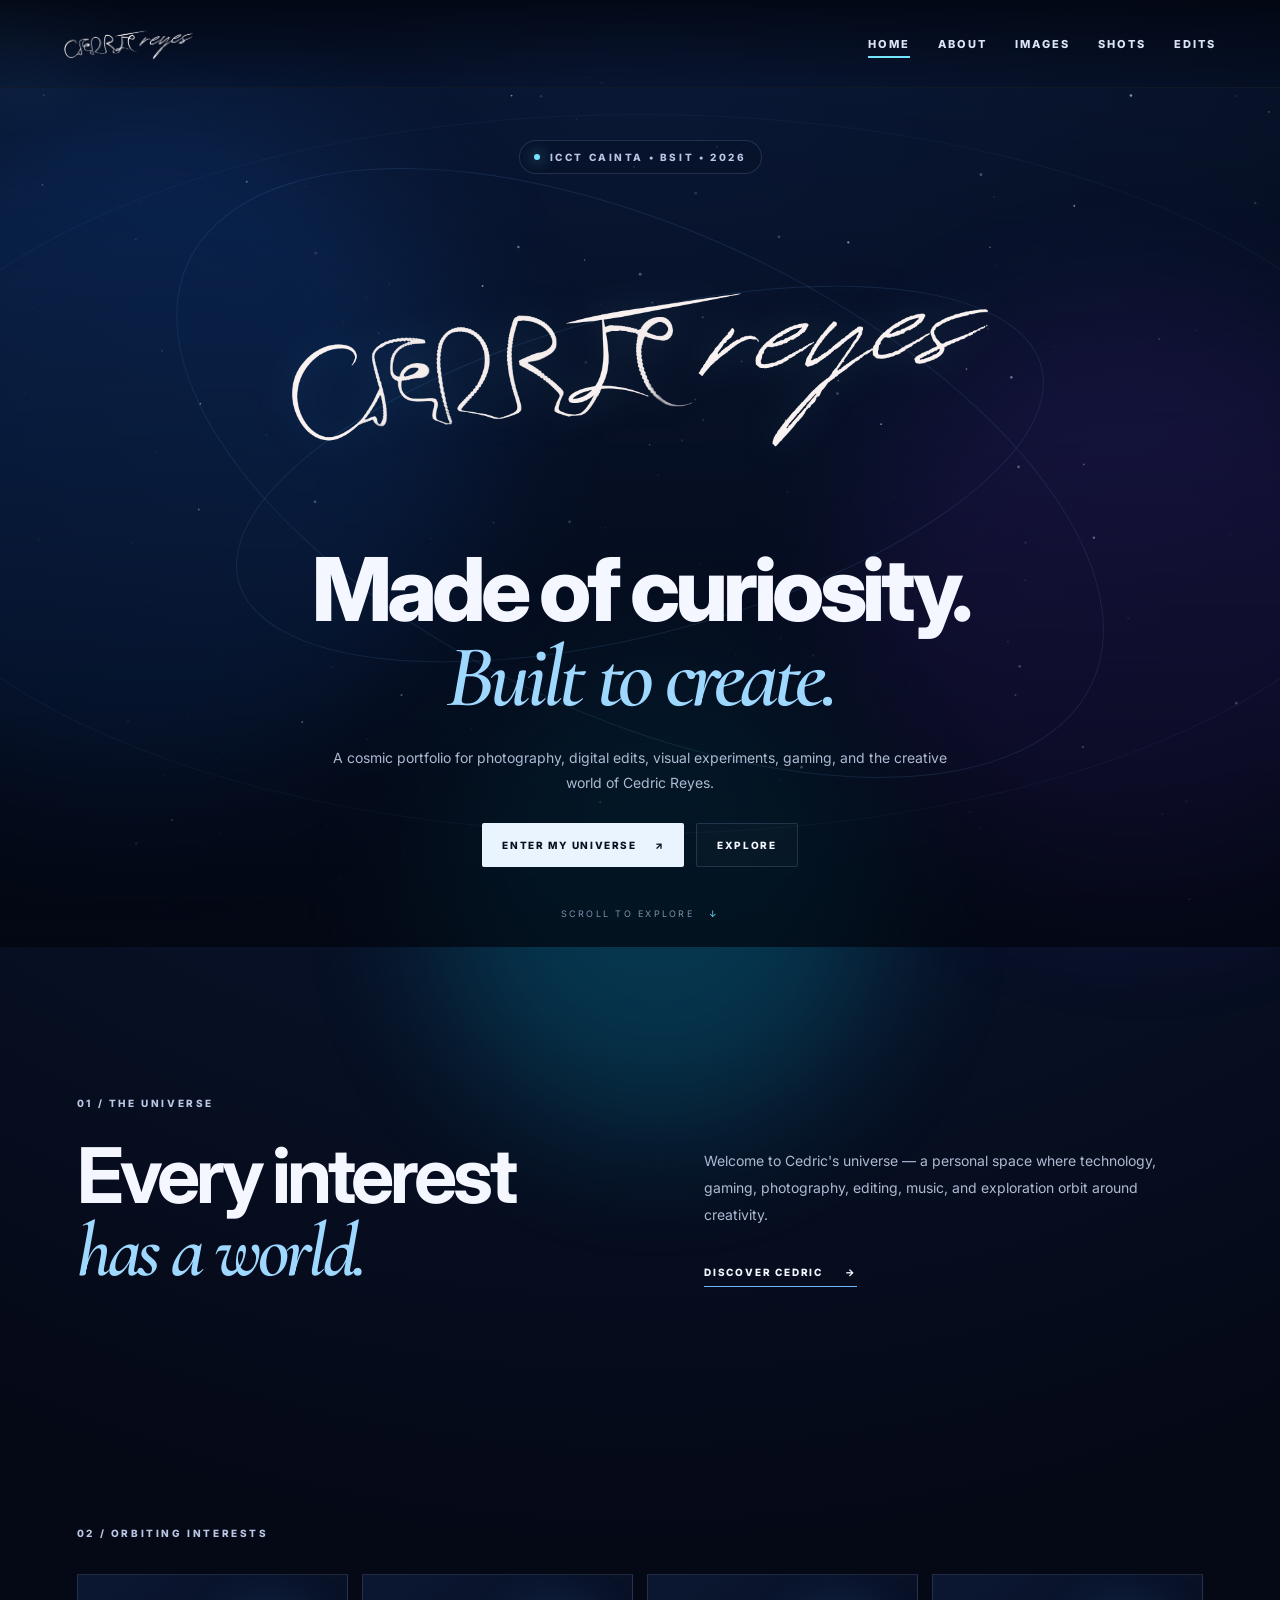
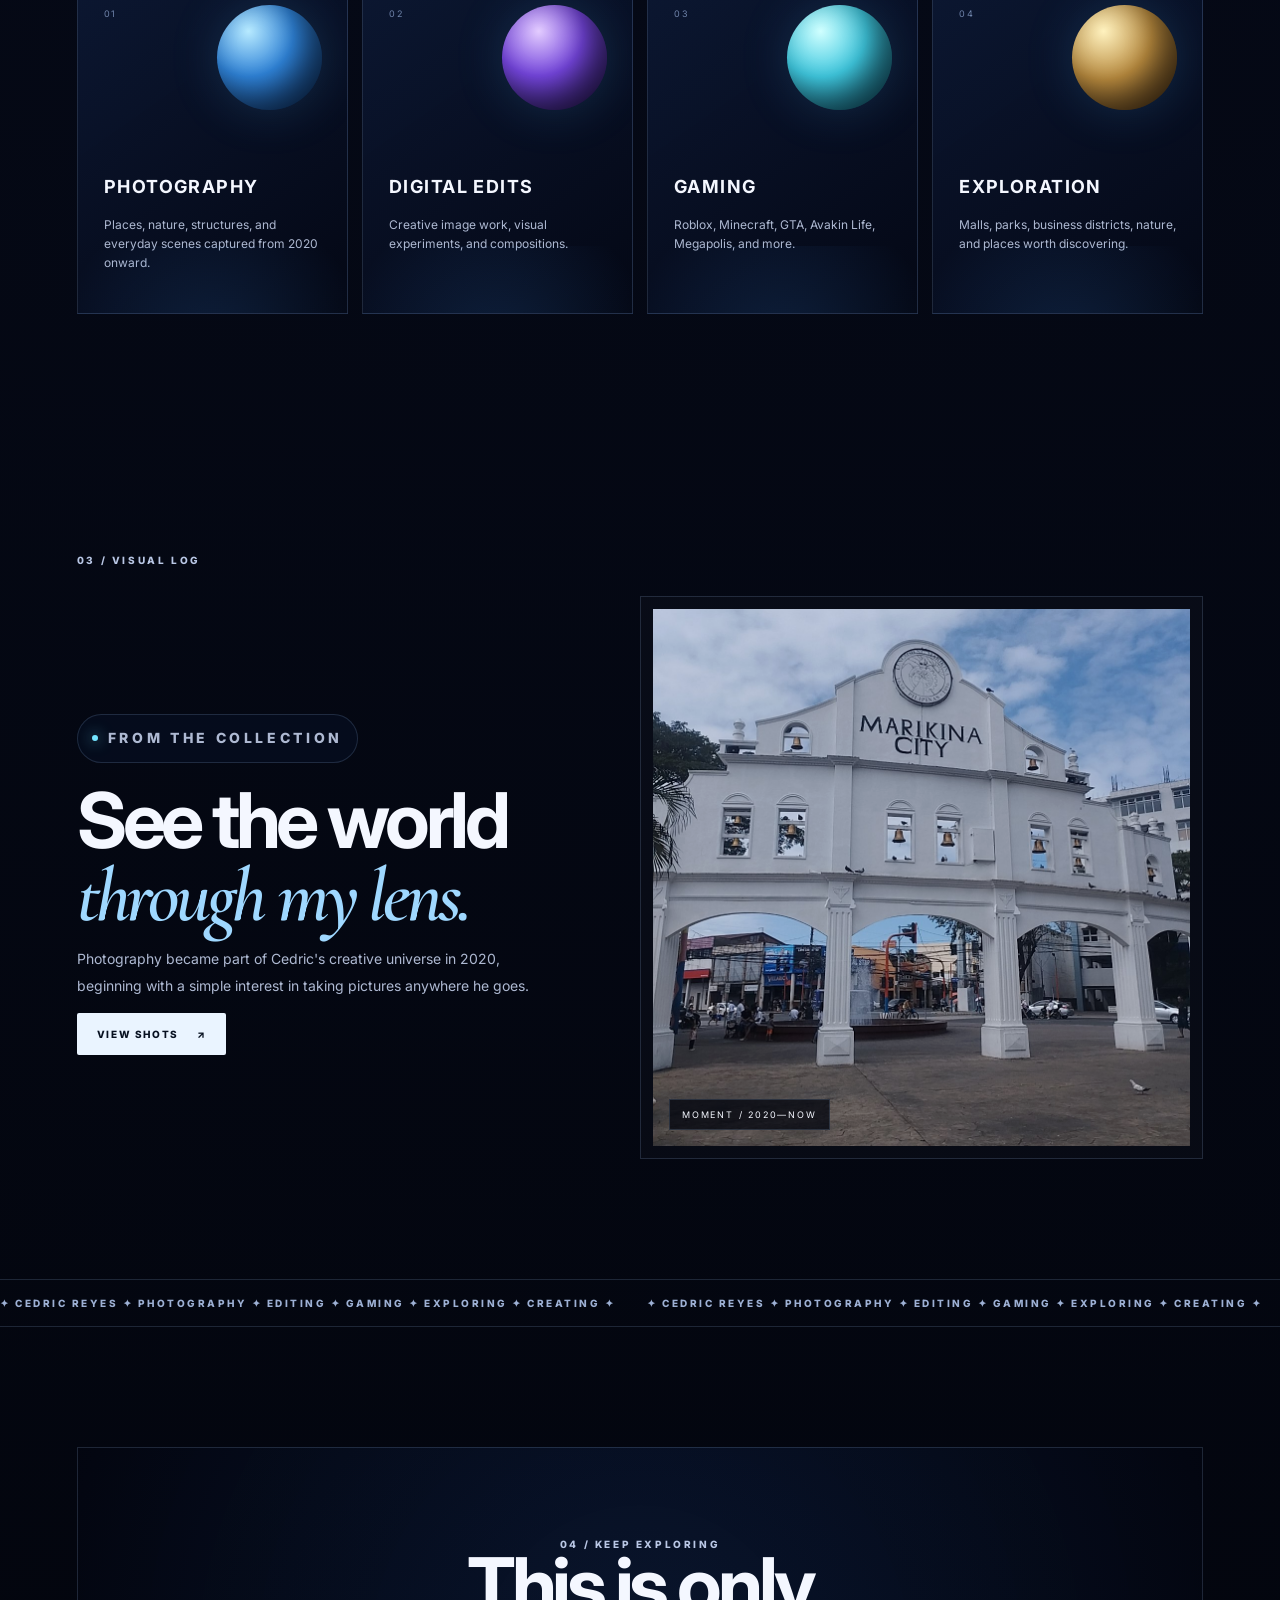
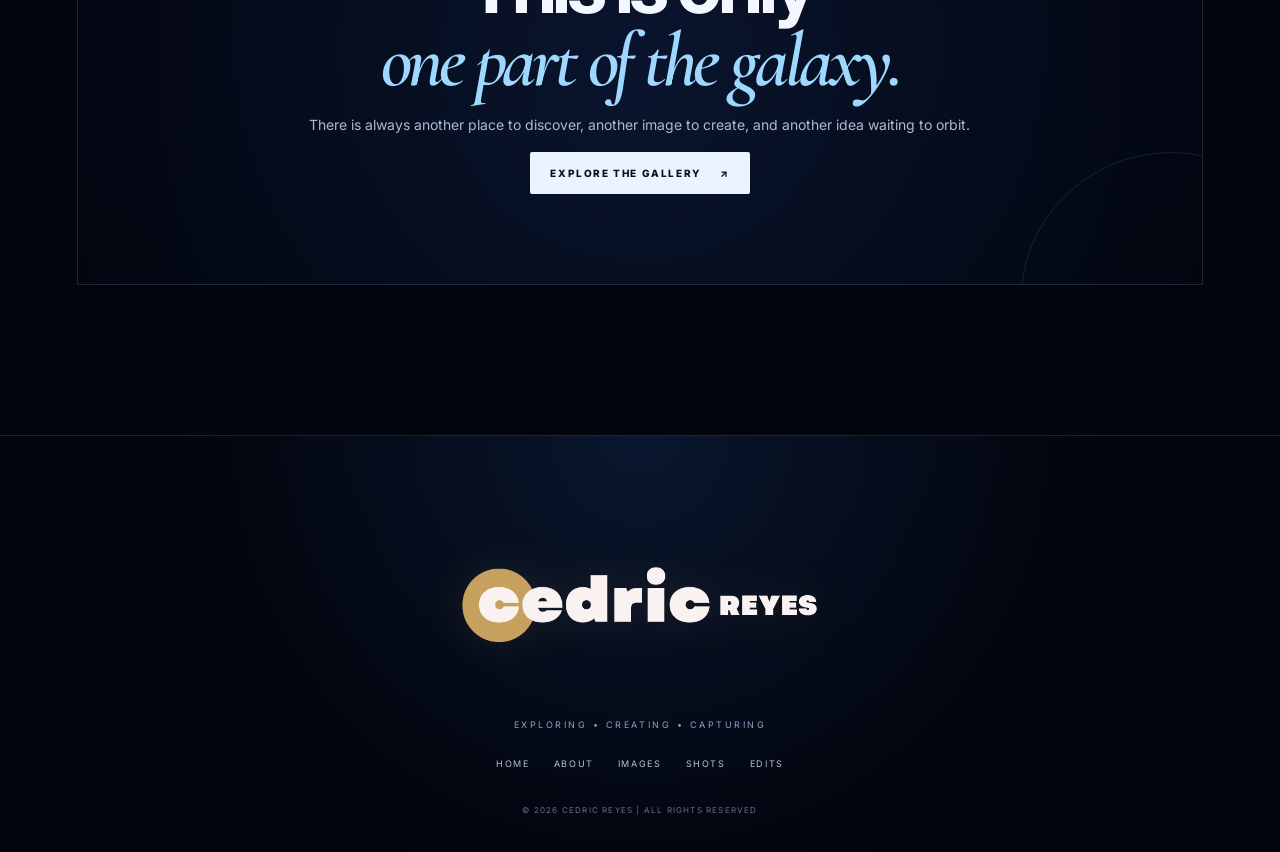
==== index.html @ 1779f8c6 "Add files via upload" ====
<!doctype html>
<html lang="en">
<head>
<meta charset="utf-8">
<meta name="viewport" content="width=device-width, initial-scale=1">
<meta name="theme-color" content="#050816">
<title>Cedric Reyes — Universe</title>
<meta name="description" content="Cedric Reyes — a cosmic portfolio of photography, digital edits, gaming, and creative work.">
<link rel="stylesheet" href="styles.css">
</head>
<body>
<canvas id="stars"></canvas>
<div class="nebula nebula-a"></div><div class="nebula nebula-b"></div><div class="nebula nebula-c"></div>
<div class="cursor-glow"></div>

<header class="site-header">
  <a class="brand" href="index.html" aria-label="Cedric Reyes home">
    <img src="assets/header-logo.png" alt="Cedric Reyes">
  </a>
  <button class="menu-toggle" aria-label="Open menu" aria-expanded="false"><span></span><span></span><span></span></button>
  <nav class="nav">
    <a class="active" href="index.html">HOME</a>
    <a href="about.html">ABOUT</a>
    <a href="images.html">IMAGES</a>
    <a href="shots.html">SHOTS</a>
    <a href="edits.html">EDITS</a>
  </nav>
</header>

<main>
<section class="hero">
  <div class="hero-orbit orbit-1"></div><div class="hero-orbit orbit-2"></div>
  <div class="hero-content reveal">
    <div class="eyebrow"><span></span> ICCT CAINTA • BSIT • 2026</div>
    <img class="hero-logo" src="assets/header-logo.png" alt="Cedric Reyes">
    <h1>Made of curiosity.<br><em>Built to create.</em></h1>
    <p>A cosmic portfolio for photography, digital edits, visual experiments, gaming, and the creative world of Cedric Reyes.</p>
    <div class="hero-actions">
      <a class="btn btn-primary" href="about.html">ENTER MY UNIVERSE <span>↗</span></a>
      <a class="btn btn-ghost" href="#explore">EXPLORE</a>
    </div>
  </div>
  <div class="scroll-cue">SCROLL TO EXPLORE <span>↓</span></div>
</section>

<section id="explore" class="section intro">
  <div class="section-kicker reveal">01 / THE UNIVERSE</div>
  <div class="split">
    <div class="reveal">
      <h2>Every interest<br><span>has a world.</span></h2>
    </div>
    <div class="reveal">
      <p class="lead">Welcome to Cedric's universe — a personal space where technology, gaming, photography, editing, music, and exploration orbit around creativity.</p>
      <a class="text-link" href="about.html">DISCOVER CEDRIC <span>→</span></a>
    </div>
  </div>
</section>

<section class="section constellation">
  <div class="section-kicker reveal">02 / ORBITING INTERESTS</div>
  <div class="interest-grid">
    <article class="interest-card tilt reveal"><div class="planet planet-blue"></div><span>01</span><h3>PHOTOGRAPHY</h3><p>Places, nature, structures, and everyday scenes captured from 2020 onward.</p></article>
    <article class="interest-card tilt reveal"><div class="planet planet-purple"></div><span>02</span><h3>DIGITAL EDITS</h3><p>Creative image work, visual experiments, and compositions.</p></article>
    <article class="interest-card tilt reveal"><div class="planet planet-cyan"></div><span>03</span><h3>GAMING</h3><p>Roblox, Minecraft, GTA, Avakin Life, Megapolis, and more.</p></article>
    <article class="interest-card tilt reveal"><div class="planet planet-gold"></div><span>04</span><h3>EXPLORATION</h3><p>Malls, parks, business districts, nature, and places worth discovering.</p></article>
  </div>
</section>

<section class="section feature-photo">
  <div class="section-kicker reveal">03 / VISUAL LOG</div>
  <div class="feature-wrap">
    <div class="feature-copy reveal">
      <p class="eyebrow"><span></span> FROM THE COLLECTION</p>
      <h2>See the world<br><span>through my lens.</span></h2>
      <p>Photography became part of Cedric's creative universe in 2020, beginning with a simple interest in taking pictures anywhere he goes.</p>
      <a class="btn btn-primary" href="shots.html">VIEW SHOTS <span>↗</span></a>
    </div>
    <div class="feature-image reveal tilt">
      <img src="assets/3_20260305_020829_0002(1).png" alt="Cedric photography">
      <div class="image-label">MOMENT / 2020—NOW</div>
    </div>
  </div>
</section>

<section class="marquee"><div>✦ CEDRIC REYES ✦ PHOTOGRAPHY ✦ EDITING ✦ GAMING ✦ EXPLORING ✦ CREATING ✦</div><div aria-hidden="true">✦ CEDRIC REYES ✦ PHOTOGRAPHY ✦ EDITING ✦ GAMING ✦ EXPLORING ✦ CREATING ✦</div></section>

<section class="section closing">
  <div class="closing-inner reveal">
    <div class="section-kicker">04 / KEEP EXPLORING</div>
    <h2>This is only<br><span>one part of the galaxy.</span></h2>
    <p>There is always another place to discover, another image to create, and another idea waiting to orbit.</p>
    <a class="btn btn-primary" href="images.html">EXPLORE THE GALLERY <span>↗</span></a>
  </div>
</section>
</main>

<footer class="site-footer">
  <div class="footer-stars"></div>
  <img class="footer-logo" src="assets/footer-logo.png" alt="Cedric Reyes">
  <p>EXPLORING • CREATING • CAPTURING</p>
  <div class="footer-nav"><a href="index.html">HOME</a><a href="about.html">ABOUT</a><a href="images.html">IMAGES</a><a href="shots.html">SHOTS</a><a href="edits.html">EDITS</a></div>
  <small>© 2026 CEDRIC REYES | ALL RIGHTS RESERVED</small>
</footer>

<div class="lightbox" id="lightbox"><button class="lightbox-close">×</button><img src="" alt=""><div class="lightbox-caption"></div></div>
<script src="script.js"></script>
</body>
</html>
---- styles.css ----
@import url('https://fonts.googleapis.com/css2?family=Cormorant+Garamond:wght@500;600;700&family=Inter:wght@400;500;600;700;800&display=swap');
:root{--bg:#030611;--bg2:#071229;--text:#f4f7ff;--muted:#aeb9d2;--line:rgba(170,204,255,.16);--blue:#54a9ff;--cyan:#74e5ff;--purple:#9f7cff;--gold:#c9a15b}
*{box-sizing:border-box}html{scroll-behavior:smooth}body{margin:0;background:radial-gradient(circle at 50% 0,#0c1e42 0,#050916 38%,#02040b 100%);color:var(--text);font-family:Inter,Arial,sans-serif;overflow-x:hidden}a{color:inherit;text-decoration:none}button{font:inherit}
#stars{position:fixed;inset:0;width:100%;height:100%;z-index:-4;pointer-events:none}.nebula{position:fixed;border-radius:50%;filter:blur(70px);opacity:.22;z-index:-3;pointer-events:none}.nebula-a{width:55vw;height:55vw;left:-18vw;top:10vh;background:#1b7bff}.nebula-b{width:45vw;height:45vw;right:-12vw;top:35vh;background:#7136e9}.nebula-c{width:35vw;height:35vw;left:34vw;bottom:-18vw;background:#00b7d7}.cursor-glow{position:fixed;width:280px;height:280px;border-radius:50%;background:radial-gradient(circle,rgba(88,170,255,.13),transparent 68%);pointer-events:none;transform:translate(-50%,-50%);z-index:10;mix-blend-mode:screen}
.site-header{position:fixed;top:0;left:0;right:0;height:88px;padding:15px 5vw;display:flex;align-items:center;justify-content:space-between;z-index:20;background:linear-gradient(180deg,rgba(2,5,15,.82),rgba(2,5,15,.12));backdrop-filter:blur(14px);border-bottom:1px solid rgba(180,210,255,.08)}.brand img{display:block;width:155px;height:auto;max-height:58px;object-fit:contain;object-position:left center}.nav{display:flex;gap:28px;align-items:center}.nav a{font-size:11px;font-weight:800;letter-spacing:.18em;color:#dce5f7;position:relative;padding:10px 0}.nav a:after{content:"";position:absolute;left:0;right:100%;bottom:3px;height:2px;background:var(--cyan);transition:.35s}.nav a:hover:after,.nav a.active:after{right:0}.menu-toggle{display:none;background:none;border:0}.menu-toggle span{display:block;width:25px;height:2px;background:white;margin:5px}
.hero{min-height:100svh;position:relative;display:grid;place-items:center;padding:140px 6vw 80px;overflow:hidden;background:linear-gradient(180deg,rgba(0,0,0,.12),rgba(2,5,14,.72))}.hero:before{content:"";position:absolute;inset:12%;border:1px solid rgba(130,180,255,.08);border-radius:50%;transform:scaleX(1.6);opacity:.6}.hero-content{max-width:950px;text-align:center;position:relative;z-index:2}.eyebrow,.section-kicker{font-size:10px;letter-spacing:.26em;font-weight:800;color:#b9c7e5}.eyebrow{display:inline-flex;gap:10px;align-items:center;border:1px solid var(--line);padding:10px 14px;border-radius:99px;background:rgba(7,16,38,.5)}.eyebrow span{width:6px;height:6px;border-radius:50%;background:var(--cyan);box-shadow:0 0 15px var(--cyan)}.hero-logo{width:min(700px,85vw);height:auto;display:block;margin:34px auto 24px;filter:drop-shadow(0 0 18px rgba(116,229,255,.18))}.hero h1{font-size:clamp(42px,7vw,88px);line-height:.96;letter-spacing:-.055em;margin:0;font-weight:800}.hero h1 em,.page-hero h1 span,.split h2 span,.feature-copy h2 span,.closing h2 span{font-family:"Cormorant Garamond",serif;font-weight:600;font-style:italic;color:#9fd8ff}.hero p{max-width:650px;margin:25px auto;color:var(--muted);line-height:1.8;font-size:14px}.hero-actions{display:flex;justify-content:center;gap:12px;margin-top:28px}.btn{display:inline-flex;align-items:center;gap:18px;padding:15px 20px;border-radius:2px;font-size:10px;font-weight:800;letter-spacing:.16em;transition:.3s}.btn-primary{background:#eaf4ff;color:#071020}.btn-primary:hover{transform:translateY(-3px);box-shadow:0 12px 40px rgba(87,171,255,.28)}.btn-ghost{border:1px solid var(--line);background:rgba(255,255,255,.02)}.btn-ghost:hover{background:rgba(255,255,255,.08)}.scroll-cue{position:absolute;bottom:28px;font-size:9px;letter-spacing:.25em;color:#8090ad}.scroll-cue span{margin-left:10px;color:var(--cyan)}
.hero-orbit{position:absolute;border:1px solid rgba(105,183,255,.12);border-radius:50%;pointer-events:none}.orbit-1{width:65vw;height:25vw;transform:rotate(-15deg)}.orbit-2{width:78vw;height:38vw;transform:rotate(25deg)}
.section{width:min(1180px,88vw);margin:0 auto;padding:120px 0}.intro{padding-top:150px}.split{display:grid;grid-template-columns:1fr 1fr;gap:10vw;align-items:end;margin-top:25px}.split h2,.feature-copy h2,.closing h2{font-size:clamp(44px,6vw,78px);line-height:.94;letter-spacing:-.055em;margin:0}.lead,.feature-copy>p,.closing p{color:var(--muted);line-height:1.9;font-size:14px}.text-link{display:inline-block;margin-top:24px;padding-bottom:8px;border-bottom:1px solid #6cb9ff;font-size:10px;font-weight:800;letter-spacing:.18em}.text-link span{margin-left:18px}
.interest-grid{display:grid;grid-template-columns:repeat(4,1fr);gap:14px;margin-top:35px}.interest-card{min-height:340px;border:1px solid var(--line);background:linear-gradient(145deg,rgba(16,31,65,.65),rgba(4,8,21,.7));padding:26px;position:relative;overflow:hidden}.interest-card:before{content:"";position:absolute;inset:auto -30% -45% -30%;height:65%;background:radial-gradient(circle,rgba(61,149,255,.16),transparent 65%)}.interest-card>span{font-size:9px;color:#6f84aa;letter-spacing:.18em}.interest-card h3{font-size:18px;letter-spacing:.08em;margin-top:155px}.interest-card p{font-size:12px;color:var(--muted);line-height:1.6}.planet{position:absolute;width:105px;height:105px;border-radius:50%;top:30px;right:25px;box-shadow:inset -16px -14px 30px rgba(0,0,0,.45),0 0 50px rgba(80,180,255,.18)}.planet-blue{background:radial-gradient(circle at 30% 25%,#b7eaff,#2f83d8 42%,#08214c)}.planet-purple{background:radial-gradient(circle at 35% 25%,#e3ccff,#7445dc 43%,#1a103e)}.planet-cyan{background:radial-gradient(circle at 32% 25%,#d0ffff,#3fc8df 43%,#073a50)}.planet-gold{background:radial-gradient(circle at 30% 25%,#fff2bf,#b88a3e 45%,#3a2410)}
.feature-wrap{display:grid;grid-template-columns:.9fr 1.1fr;gap:8vw;align-items:center;margin-top:30px}.feature-copy .eyebrow{margin-bottom:22px}.feature-image{position:relative;border:1px solid var(--line);padding:12px;background:rgba(255,255,255,.02)}.feature-image img{display:block;width:100%;aspect-ratio:1/1;object-fit:cover;filter:saturate(.9) contrast(1.05)}.image-label{position:absolute;left:28px;bottom:28px;padding:9px 12px;background:rgba(2,5,14,.76);border:1px solid var(--line);font-size:9px;letter-spacing:.2em}
.marquee{display:flex;overflow:hidden;border-top:1px solid var(--line);border-bottom:1px solid var(--line);padding:17px 0;white-space:nowrap;color:#9db0d4;font-size:10px;font-weight:800;letter-spacing:.25em}.marquee div{flex:0 0 auto;animation:marquee 26s linear infinite;padding-right:2rem}@keyframes marquee{to{transform:translateX(-100%)}}
.closing{text-align:center;padding-bottom:150px}.closing-inner{border:1px solid var(--line);padding:90px 7vw;background:radial-gradient(circle at center,rgba(31,72,145,.24),rgba(3,6,17,.6));position:relative;overflow:hidden}.closing-inner:after{content:"";position:absolute;width:300px;height:300px;border:1px solid rgba(116,229,255,.12);border-radius:50%;right:-120px;bottom:-170px}
.inner-page{padding-top:88px}.page-hero{width:min(1180px,88vw);margin:0 auto;padding:130px 0 70px}.page-hero h1{font-size:clamp(62px,9vw,130px);line-height:.82;letter-spacing:-.065em;margin:25px 0}.page-hero p{max-width:600px;color:var(--muted);line-height:1.8}.profile-card{min-height:390px;border:1px solid var(--line);background:linear-gradient(135deg,rgba(18,38,80,.62),rgba(4,7,18,.7));padding:55px;position:relative;overflow:hidden}.profile-card h2{font-size:clamp(50px,8vw,100px);line-height:.8;margin:20px 0}.profile-card h2 span{font-family:"Cormorant Garamond";font-style:italic;color:#9fd8ff}.profile-card p{color:var(--muted);line-height:1.9;font-size:12px;letter-spacing:.08em}.profile-ring{position:absolute;width:520px;height:520px;border:1px solid rgba(95,177,255,.14);border-radius:50%;right:-130px;top:-90px;box-shadow:0 0 80px rgba(45,129,255,.1)}
.favorites-grid{display:grid;grid-template-columns:repeat(4,1fr);gap:12px;margin-top:35px}.favorite{border:1px solid var(--line);padding:27px;min-height:235px;background:rgba(7,15,34,.58);transition:.35s}.favorite:hover{background:rgba(18,37,74,.65);transform:translateY(-5px)}.favorite b{font-size:9px;letter-spacing:.2em;color:#7590bc}.favorite h3{font-size:28px;line-height:.95;margin:55px 0 14px}.favorite h3 span{font-family:"Cormorant Garamond";font-style:italic;color:#9fd8ff}.favorite p{font-size:11px;line-height:1.7;color:var(--muted)}
.timeline{margin-top:40px;border-left:1px solid rgba(104,178,255,.25)}.timeline-item{display:grid;grid-template-columns:100px 1fr;gap:30px;padding:30px 0 30px 30px;border-bottom:1px solid var(--line)}.timeline-item>span{font-family:"Cormorant Garamond";font-size:28px;color:#9fd8ff}.timeline-item h3{margin:0 0 8px;font-size:14px;letter-spacing:.12em}.timeline-item p{margin:0;color:var(--muted);font-size:13px;line-height:1.7}
.gallery-heading{padding-bottom:20px}.gallery-section{padding-top:20px}.gallery{display:grid;grid-template-columns:repeat(3,1fr);gap:15px}.gallery-item{margin:0;border:1px solid var(--line);padding:10px;background:rgba(8,14,30,.6);cursor:pointer;overflow:hidden}.gallery-item img{width:100%;display:block;aspect-ratio:1/1;object-fit:cover;transition:transform .7s cubic-bezier(.2,.8,.2,1),filter .5s}.gallery-item:hover img{transform:scale(1.045);filter:saturate(1.1) brightness(1.08)}.gallery-item figcaption{font-size:9px;letter-spacing:.18em;color:#8395b5;padding:14px 6px 5px}
.site-footer{min-height:330px;border-top:1px solid var(--line);padding:65px 6vw 35px;text-align:center;background:radial-gradient(circle at 50% 0,rgba(28,65,126,.3),rgba(2,4,11,.92) 62%);position:relative;overflow:hidden}.footer-logo{width:min(360px,72vw);height:auto;display:block;margin:0 auto 15px;filter:drop-shadow(0 0 22px rgba(201,161,91,.12))}.site-footer p{font-size:9px;letter-spacing:.28em;color:#8ea2c6}.footer-nav{display:flex;justify-content:center;gap:24px;margin:28px 0}.footer-nav a{font-size:9px;letter-spacing:.18em;color:#b7c4dc}.site-footer small{font-size:8px;letter-spacing:.15em;color:#63728e}
.lightbox{position:fixed;inset:0;background:rgba(0,2,9,.94);backdrop-filter:blur(18px);display:none;align-items:center;justify-content:center;z-index:50;padding:50px}.lightbox.open{display:flex}.lightbox img{max-width:92vw;max-height:86vh;object-fit:contain;border:1px solid var(--line);box-shadow:0 0 80px rgba(50,145,255,.14)}.lightbox-close{position:absolute;right:25px;top:20px;background:none;border:0;color:white;font-size:40px;cursor:pointer}.lightbox-caption{position:absolute;bottom:22px;left:0;right:0;text-align:center;font-size:9px;letter-spacing:.2em;color:#aeb9d2}
.reveal{opacity:0;transform:translateY(30px);transition:opacity .8s ease,transform .8s cubic-bezier(.2,.8,.2,1)}.reveal.visible{opacity:1;transform:none}.tilt{transform-style:preserve-3d}.tilt.visible:hover{transition:transform .12s ease}
@media(max-width:900px){.nav{gap:16px}.interest-grid,.favorites-grid{grid-template-columns:repeat(2,1fr)}.gallery{grid-template-columns:repeat(2,1fr)}.feature-wrap,.split{grid-template-columns:1fr;gap:45px}}
@media(max-width:680px){.site-header{height:76px;padding:12px 5vw}.brand img{width:150px}.menu-toggle{display:block;position:relative;z-index:22}.nav{position:fixed;inset:76px 0 auto 0;background:rgba(2,5,15,.97);backdrop-filter:blur(18px);border-bottom:1px solid var(--line);padding:30px 7vw;display:grid;gap:5px;transform:translateY(-140%);transition:.4s}.nav.open{transform:none}.nav a{font-size:14px;padding:16px 0}.hero{padding-top:120px}.hero-logo{width:92vw}.hero h1{font-size:47px}.hero p{font-size:13px}.section{padding:85px 0}.interest-grid,.favorites-grid,.gallery{grid-template-columns:1fr}.interest-card{min-height:290px}.interest-card h3{margin-top:135px}.profile-card{padding:35px;min-height:420px}.profile-ring{width:350px;height:350px;right:-180px;top:-90px}.page-hero{padding:95px 0 45px}.page-hero h1{font-size:64px}.timeline-item{grid-template-columns:60px 1fr;gap:18px;padding-left:18px}.footer-nav{flex-wrap:wrap;gap:16px}.cursor-glow{display:none}.closing-inner{padding:65px 25px}}
@media(prefers-reduced-motion:reduce){*,*::before,*::after{scroll-behavior:auto!important;animation:none!important;transition:none!important}}
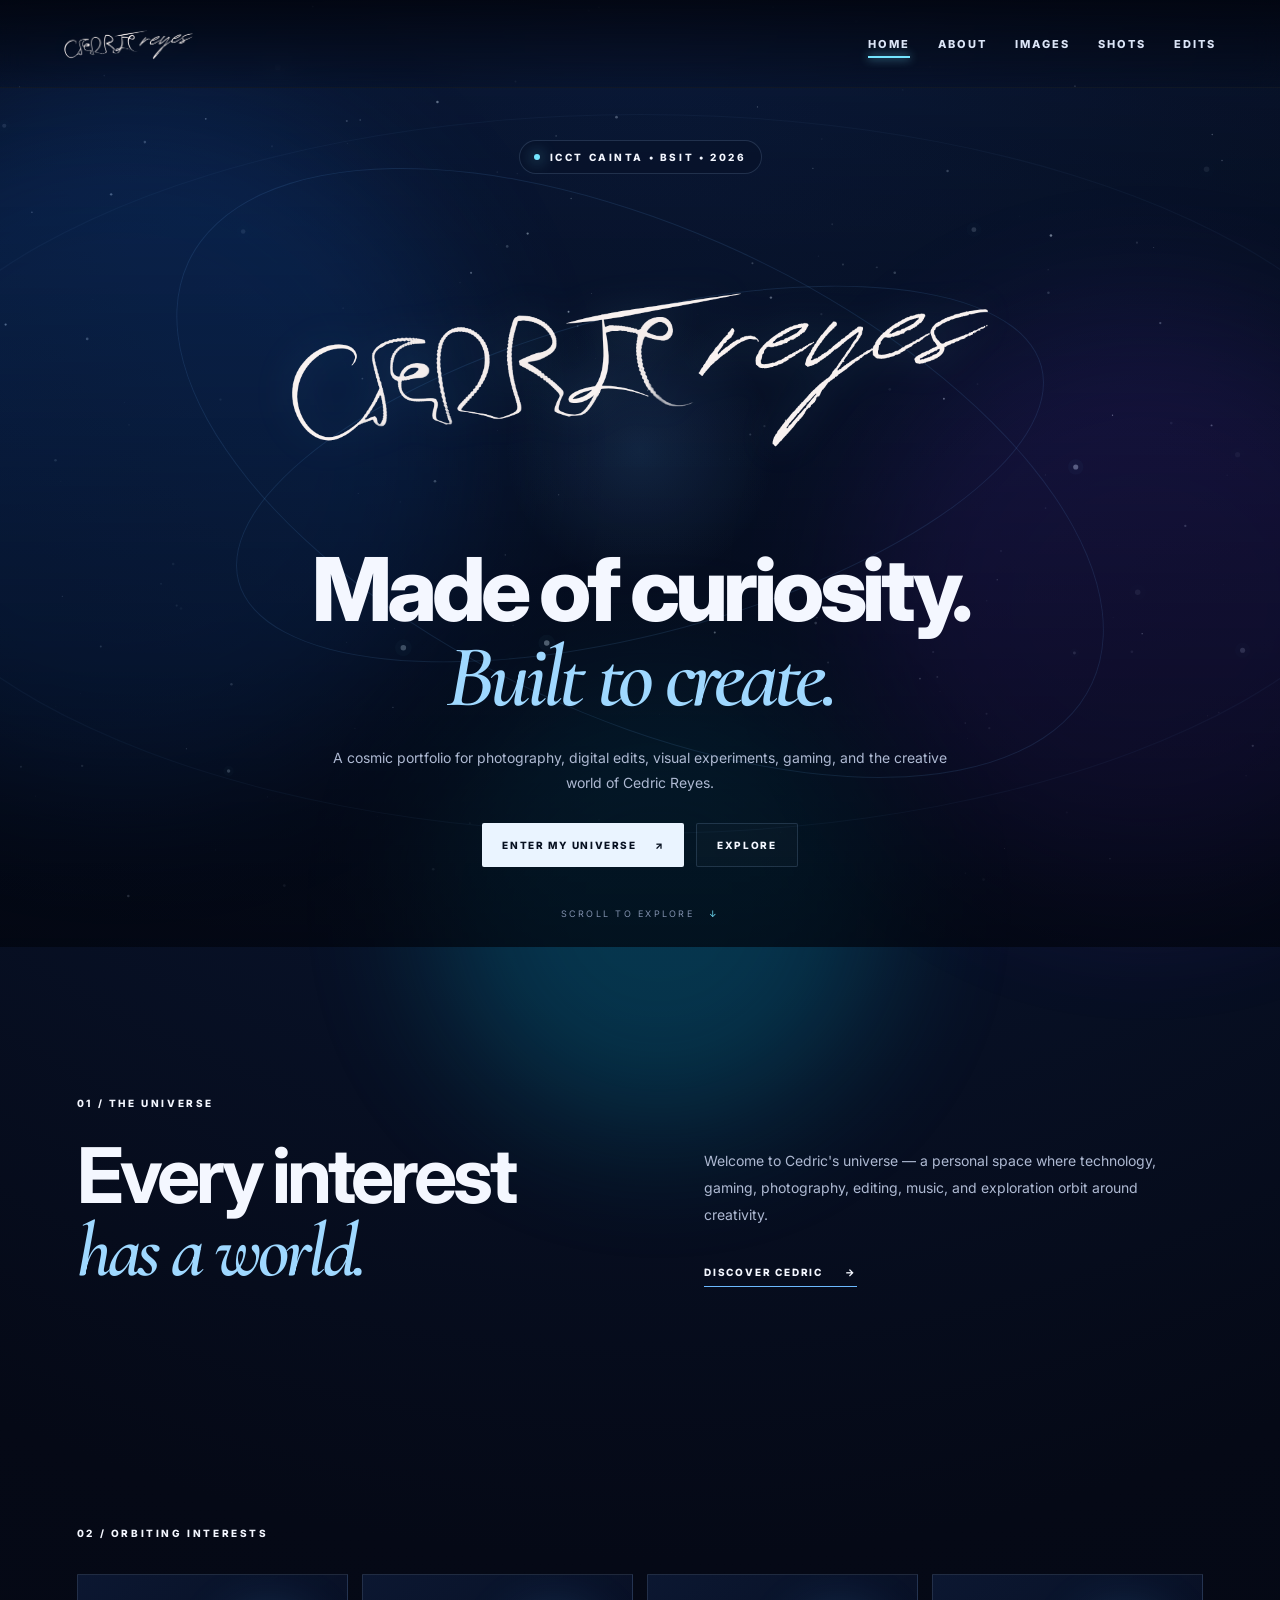
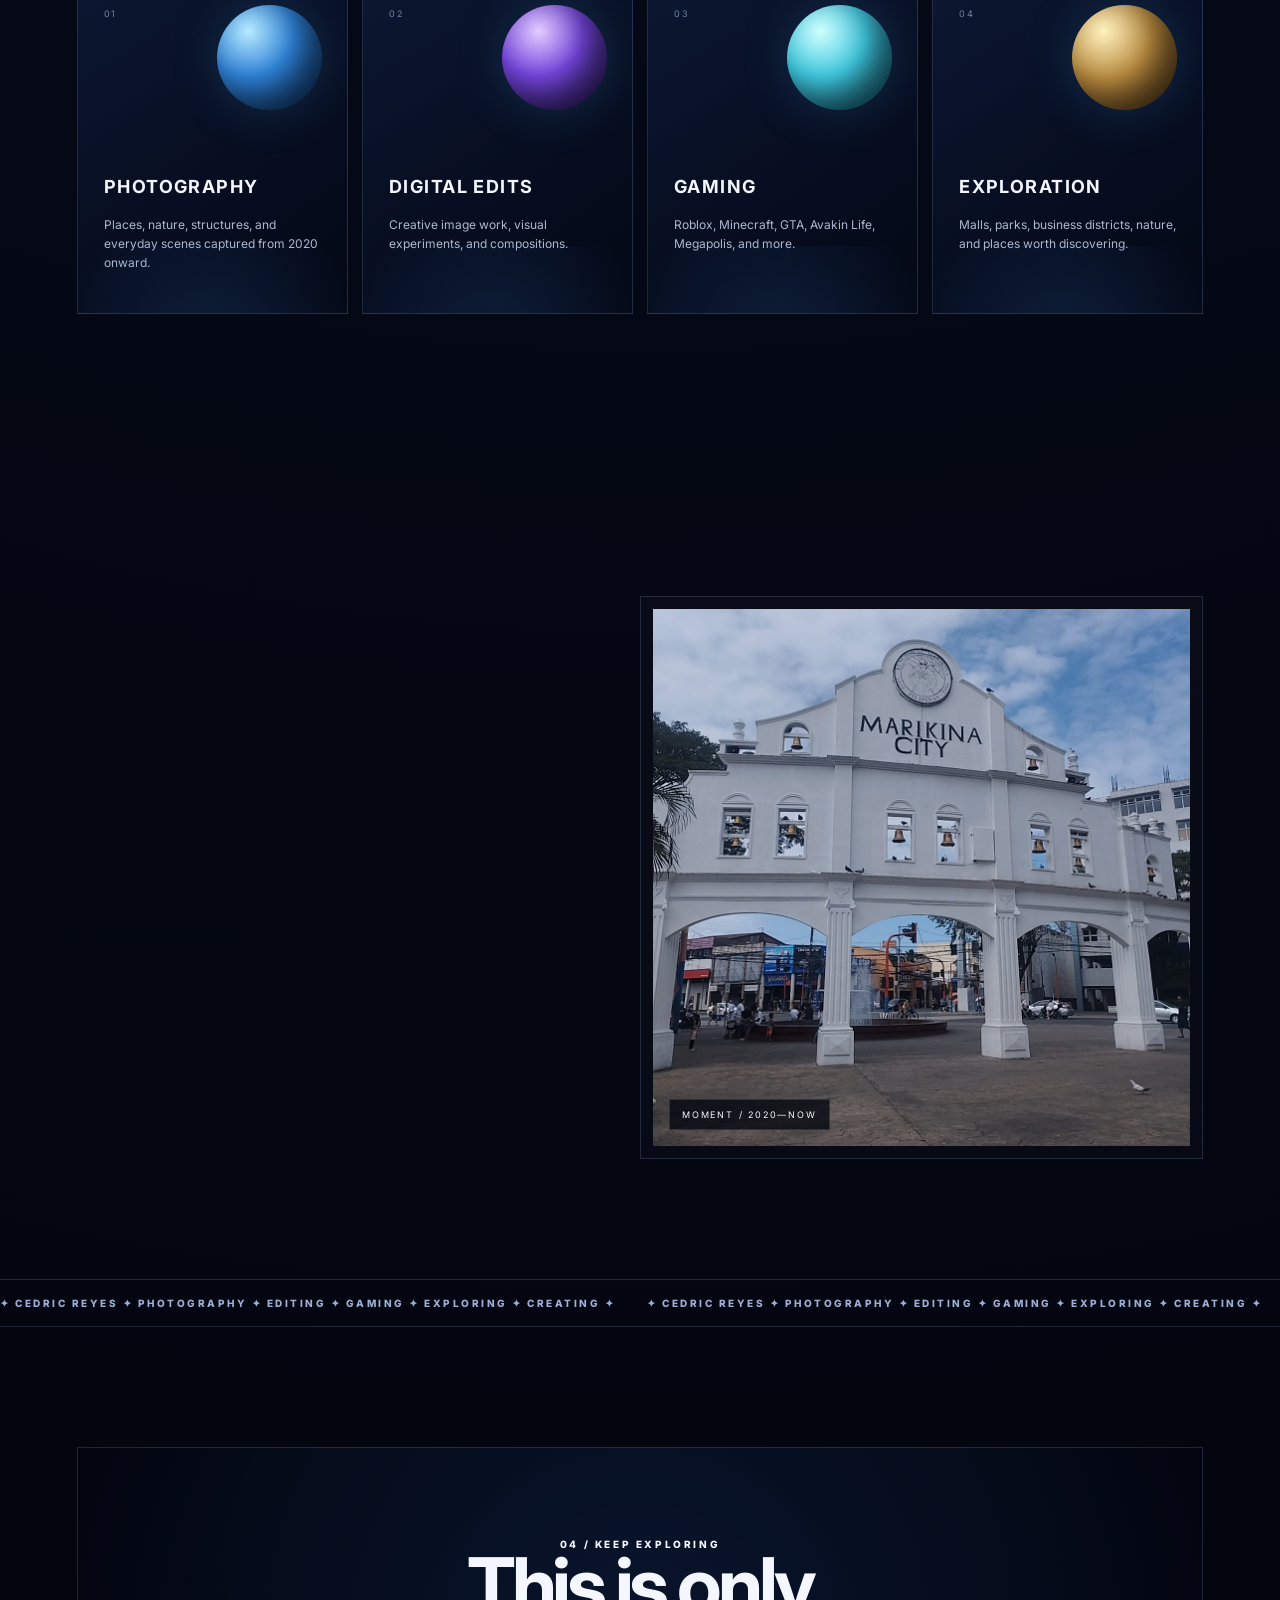
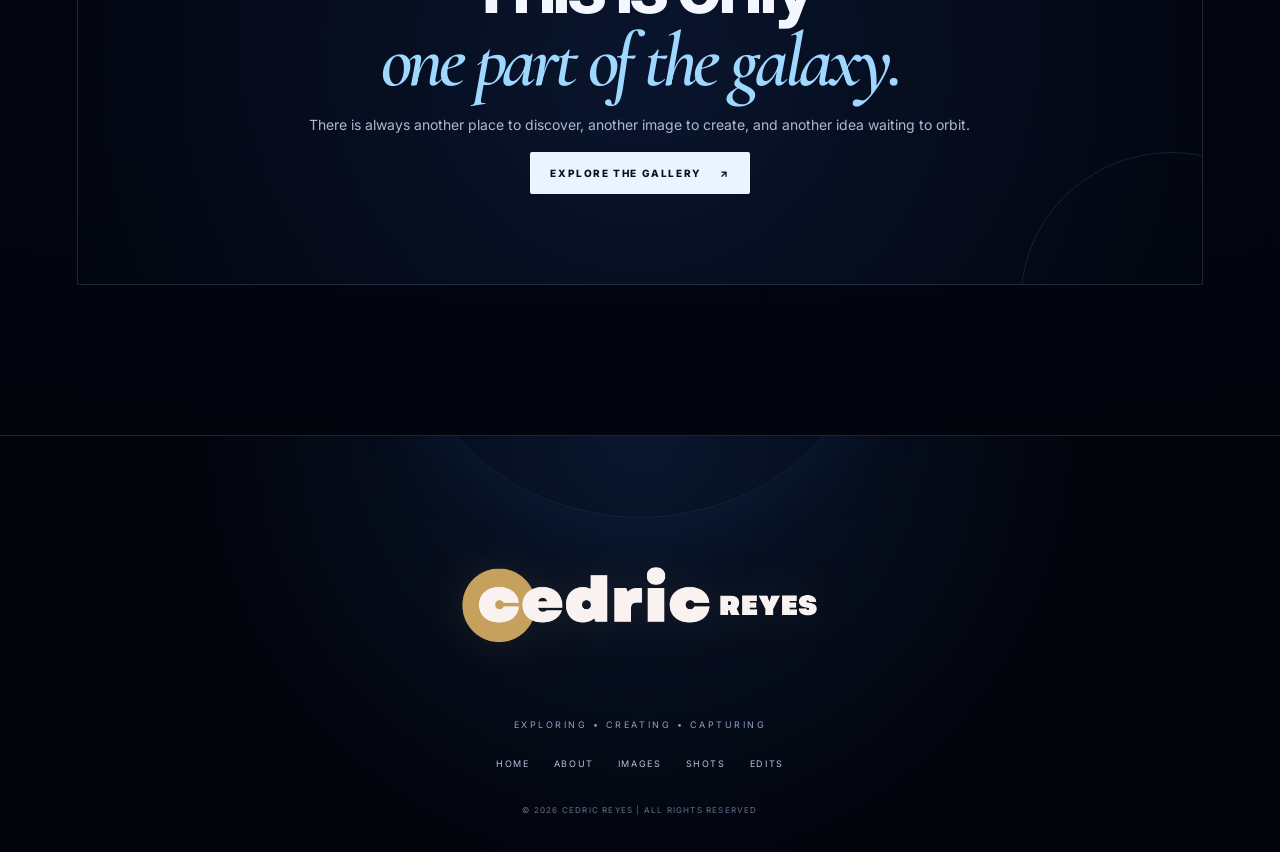
==== commit 9a7defba: "Add closing section with exploration message" ====
--- a/index.html
+++ b/index.html
@@ -87,6 +87,7 @@
 <section class="section closing">
   <div class="closing-inner reveal">
     <div class="section-kicker">04 / KEEP EXPLORING</div>
+
     <h2>This is only<br><span>one part of the galaxy.</span></h2>
     <p>There is always another place to discover, another image to create, and another idea waiting to orbit.</p>
     <a class="btn btn-primary" href="images.html">EXPLORE THE GALLERY <span>↗</span></a>
@@ -105,4 +106,4 @@
 <div class="lightbox" id="lightbox"><button class="lightbox-close">×</button><img src="" alt=""><div class="lightbox-caption"></div></div>
 <script src="script.js"></script>
 </body>
-</html>+</html>
--- a/styles.css
+++ b/styles.css
@@ -1,22 +1,2002 @@
 @import url('https://fonts.googleapis.com/css2?family=Cormorant+Garamond:wght@500;600;700&family=Inter:wght@400;500;600;700;800&display=swap');
-:root{--bg:#030611;--bg2:#071229;--text:#f4f7ff;--muted:#aeb9d2;--line:rgba(170,204,255,.16);--blue:#54a9ff;--cyan:#74e5ff;--purple:#9f7cff;--gold:#c9a15b}
-*{box-sizing:border-box}html{scroll-behavior:smooth}body{margin:0;background:radial-gradient(circle at 50% 0,#0c1e42 0,#050916 38%,#02040b 100%);color:var(--text);font-family:Inter,Arial,sans-serif;overflow-x:hidden}a{color:inherit;text-decoration:none}button{font:inherit}
-#stars{position:fixed;inset:0;width:100%;height:100%;z-index:-4;pointer-events:none}.nebula{position:fixed;border-radius:50%;filter:blur(70px);opacity:.22;z-index:-3;pointer-events:none}.nebula-a{width:55vw;height:55vw;left:-18vw;top:10vh;background:#1b7bff}.nebula-b{width:45vw;height:45vw;right:-12vw;top:35vh;background:#7136e9}.nebula-c{width:35vw;height:35vw;left:34vw;bottom:-18vw;background:#00b7d7}.cursor-glow{position:fixed;width:280px;height:280px;border-radius:50%;background:radial-gradient(circle,rgba(88,170,255,.13),transparent 68%);pointer-events:none;transform:translate(-50%,-50%);z-index:10;mix-blend-mode:screen}
-.site-header{position:fixed;top:0;left:0;right:0;height:88px;padding:15px 5vw;display:flex;align-items:center;justify-content:space-between;z-index:20;background:linear-gradient(180deg,rgba(2,5,15,.82),rgba(2,5,15,.12));backdrop-filter:blur(14px);border-bottom:1px solid rgba(180,210,255,.08)}.brand img{display:block;width:155px;height:auto;max-height:58px;object-fit:contain;object-position:left center}.nav{display:flex;gap:28px;align-items:center}.nav a{font-size:11px;font-weight:800;letter-spacing:.18em;color:#dce5f7;position:relative;padding:10px 0}.nav a:after{content:"";position:absolute;left:0;right:100%;bottom:3px;height:2px;background:var(--cyan);transition:.35s}.nav a:hover:after,.nav a.active:after{right:0}.menu-toggle{display:none;background:none;border:0}.menu-toggle span{display:block;width:25px;height:2px;background:white;margin:5px}
-.hero{min-height:100svh;position:relative;display:grid;place-items:center;padding:140px 6vw 80px;overflow:hidden;background:linear-gradient(180deg,rgba(0,0,0,.12),rgba(2,5,14,.72))}.hero:before{content:"";position:absolute;inset:12%;border:1px solid rgba(130,180,255,.08);border-radius:50%;transform:scaleX(1.6);opacity:.6}.hero-content{max-width:950px;text-align:center;position:relative;z-index:2}.eyebrow,.section-kicker{font-size:10px;letter-spacing:.26em;font-weight:800;color:#b9c7e5}.eyebrow{display:inline-flex;gap:10px;align-items:center;border:1px solid var(--line);padding:10px 14px;border-radius:99px;background:rgba(7,16,38,.5)}.eyebrow span{width:6px;height:6px;border-radius:50%;background:var(--cyan);box-shadow:0 0 15px var(--cyan)}.hero-logo{width:min(700px,85vw);height:auto;display:block;margin:34px auto 24px;filter:drop-shadow(0 0 18px rgba(116,229,255,.18))}.hero h1{font-size:clamp(42px,7vw,88px);line-height:.96;letter-spacing:-.055em;margin:0;font-weight:800}.hero h1 em,.page-hero h1 span,.split h2 span,.feature-copy h2 span,.closing h2 span{font-family:"Cormorant Garamond",serif;font-weight:600;font-style:italic;color:#9fd8ff}.hero p{max-width:650px;margin:25px auto;color:var(--muted);line-height:1.8;font-size:14px}.hero-actions{display:flex;justify-content:center;gap:12px;margin-top:28px}.btn{display:inline-flex;align-items:center;gap:18px;padding:15px 20px;border-radius:2px;font-size:10px;font-weight:800;letter-spacing:.16em;transition:.3s}.btn-primary{background:#eaf4ff;color:#071020}.btn-primary:hover{transform:translateY(-3px);box-shadow:0 12px 40px rgba(87,171,255,.28)}.btn-ghost{border:1px solid var(--line);background:rgba(255,255,255,.02)}.btn-ghost:hover{background:rgba(255,255,255,.08)}.scroll-cue{position:absolute;bottom:28px;font-size:9px;letter-spacing:.25em;color:#8090ad}.scroll-cue span{margin-left:10px;color:var(--cyan)}
-.hero-orbit{position:absolute;border:1px solid rgba(105,183,255,.12);border-radius:50%;pointer-events:none}.orbit-1{width:65vw;height:25vw;transform:rotate(-15deg)}.orbit-2{width:78vw;height:38vw;transform:rotate(25deg)}
-.section{width:min(1180px,88vw);margin:0 auto;padding:120px 0}.intro{padding-top:150px}.split{display:grid;grid-template-columns:1fr 1fr;gap:10vw;align-items:end;margin-top:25px}.split h2,.feature-copy h2,.closing h2{font-size:clamp(44px,6vw,78px);line-height:.94;letter-spacing:-.055em;margin:0}.lead,.feature-copy>p,.closing p{color:var(--muted);line-height:1.9;font-size:14px}.text-link{display:inline-block;margin-top:24px;padding-bottom:8px;border-bottom:1px solid #6cb9ff;font-size:10px;font-weight:800;letter-spacing:.18em}.text-link span{margin-left:18px}
-.interest-grid{display:grid;grid-template-columns:repeat(4,1fr);gap:14px;margin-top:35px}.interest-card{min-height:340px;border:1px solid var(--line);background:linear-gradient(145deg,rgba(16,31,65,.65),rgba(4,8,21,.7));padding:26px;position:relative;overflow:hidden}.interest-card:before{content:"";position:absolute;inset:auto -30% -45% -30%;height:65%;background:radial-gradient(circle,rgba(61,149,255,.16),transparent 65%)}.interest-card>span{font-size:9px;color:#6f84aa;letter-spacing:.18em}.interest-card h3{font-size:18px;letter-spacing:.08em;margin-top:155px}.interest-card p{font-size:12px;color:var(--muted);line-height:1.6}.planet{position:absolute;width:105px;height:105px;border-radius:50%;top:30px;right:25px;box-shadow:inset -16px -14px 30px rgba(0,0,0,.45),0 0 50px rgba(80,180,255,.18)}.planet-blue{background:radial-gradient(circle at 30% 25%,#b7eaff,#2f83d8 42%,#08214c)}.planet-purple{background:radial-gradient(circle at 35% 25%,#e3ccff,#7445dc 43%,#1a103e)}.planet-cyan{background:radial-gradient(circle at 32% 25%,#d0ffff,#3fc8df 43%,#073a50)}.planet-gold{background:radial-gradient(circle at 30% 25%,#fff2bf,#b88a3e 45%,#3a2410)}
-.feature-wrap{display:grid;grid-template-columns:.9fr 1.1fr;gap:8vw;align-items:center;margin-top:30px}.feature-copy .eyebrow{margin-bottom:22px}.feature-image{position:relative;border:1px solid var(--line);padding:12px;background:rgba(255,255,255,.02)}.feature-image img{display:block;width:100%;aspect-ratio:1/1;object-fit:cover;filter:saturate(.9) contrast(1.05)}.image-label{position:absolute;left:28px;bottom:28px;padding:9px 12px;background:rgba(2,5,14,.76);border:1px solid var(--line);font-size:9px;letter-spacing:.2em}
-.marquee{display:flex;overflow:hidden;border-top:1px solid var(--line);border-bottom:1px solid var(--line);padding:17px 0;white-space:nowrap;color:#9db0d4;font-size:10px;font-weight:800;letter-spacing:.25em}.marquee div{flex:0 0 auto;animation:marquee 26s linear infinite;padding-right:2rem}@keyframes marquee{to{transform:translateX(-100%)}}
-.closing{text-align:center;padding-bottom:150px}.closing-inner{border:1px solid var(--line);padding:90px 7vw;background:radial-gradient(circle at center,rgba(31,72,145,.24),rgba(3,6,17,.6));position:relative;overflow:hidden}.closing-inner:after{content:"";position:absolute;width:300px;height:300px;border:1px solid rgba(116,229,255,.12);border-radius:50%;right:-120px;bottom:-170px}
-.inner-page{padding-top:88px}.page-hero{width:min(1180px,88vw);margin:0 auto;padding:130px 0 70px}.page-hero h1{font-size:clamp(62px,9vw,130px);line-height:.82;letter-spacing:-.065em;margin:25px 0}.page-hero p{max-width:600px;color:var(--muted);line-height:1.8}.profile-card{min-height:390px;border:1px solid var(--line);background:linear-gradient(135deg,rgba(18,38,80,.62),rgba(4,7,18,.7));padding:55px;position:relative;overflow:hidden}.profile-card h2{font-size:clamp(50px,8vw,100px);line-height:.8;margin:20px 0}.profile-card h2 span{font-family:"Cormorant Garamond";font-style:italic;color:#9fd8ff}.profile-card p{color:var(--muted);line-height:1.9;font-size:12px;letter-spacing:.08em}.profile-ring{position:absolute;width:520px;height:520px;border:1px solid rgba(95,177,255,.14);border-radius:50%;right:-130px;top:-90px;box-shadow:0 0 80px rgba(45,129,255,.1)}
-.favorites-grid{display:grid;grid-template-columns:repeat(4,1fr);gap:12px;margin-top:35px}.favorite{border:1px solid var(--line);padding:27px;min-height:235px;background:rgba(7,15,34,.58);transition:.35s}.favorite:hover{background:rgba(18,37,74,.65);transform:translateY(-5px)}.favorite b{font-size:9px;letter-spacing:.2em;color:#7590bc}.favorite h3{font-size:28px;line-height:.95;margin:55px 0 14px}.favorite h3 span{font-family:"Cormorant Garamond";font-style:italic;color:#9fd8ff}.favorite p{font-size:11px;line-height:1.7;color:var(--muted)}
-.timeline{margin-top:40px;border-left:1px solid rgba(104,178,255,.25)}.timeline-item{display:grid;grid-template-columns:100px 1fr;gap:30px;padding:30px 0 30px 30px;border-bottom:1px solid var(--line)}.timeline-item>span{font-family:"Cormorant Garamond";font-size:28px;color:#9fd8ff}.timeline-item h3{margin:0 0 8px;font-size:14px;letter-spacing:.12em}.timeline-item p{margin:0;color:var(--muted);font-size:13px;line-height:1.7}
-.gallery-heading{padding-bottom:20px}.gallery-section{padding-top:20px}.gallery{display:grid;grid-template-columns:repeat(3,1fr);gap:15px}.gallery-item{margin:0;border:1px solid var(--line);padding:10px;background:rgba(8,14,30,.6);cursor:pointer;overflow:hidden}.gallery-item img{width:100%;display:block;aspect-ratio:1/1;object-fit:cover;transition:transform .7s cubic-bezier(.2,.8,.2,1),filter .5s}.gallery-item:hover img{transform:scale(1.045);filter:saturate(1.1) brightness(1.08)}.gallery-item figcaption{font-size:9px;letter-spacing:.18em;color:#8395b5;padding:14px 6px 5px}
-.site-footer{min-height:330px;border-top:1px solid var(--line);padding:65px 6vw 35px;text-align:center;background:radial-gradient(circle at 50% 0,rgba(28,65,126,.3),rgba(2,4,11,.92) 62%);position:relative;overflow:hidden}.footer-logo{width:min(360px,72vw);height:auto;display:block;margin:0 auto 15px;filter:drop-shadow(0 0 22px rgba(201,161,91,.12))}.site-footer p{font-size:9px;letter-spacing:.28em;color:#8ea2c6}.footer-nav{display:flex;justify-content:center;gap:24px;margin:28px 0}.footer-nav a{font-size:9px;letter-spacing:.18em;color:#b7c4dc}.site-footer small{font-size:8px;letter-spacing:.15em;color:#63728e}
-.lightbox{position:fixed;inset:0;background:rgba(0,2,9,.94);backdrop-filter:blur(18px);display:none;align-items:center;justify-content:center;z-index:50;padding:50px}.lightbox.open{display:flex}.lightbox img{max-width:92vw;max-height:86vh;object-fit:contain;border:1px solid var(--line);box-shadow:0 0 80px rgba(50,145,255,.14)}.lightbox-close{position:absolute;right:25px;top:20px;background:none;border:0;color:white;font-size:40px;cursor:pointer}.lightbox-caption{position:absolute;bottom:22px;left:0;right:0;text-align:center;font-size:9px;letter-spacing:.2em;color:#aeb9d2}
-.reveal{opacity:0;transform:translateY(30px);transition:opacity .8s ease,transform .8s cubic-bezier(.2,.8,.2,1)}.reveal.visible{opacity:1;transform:none}.tilt{transform-style:preserve-3d}.tilt.visible:hover{transition:transform .12s ease}
-@media(max-width:900px){.nav{gap:16px}.interest-grid,.favorites-grid{grid-template-columns:repeat(2,1fr)}.gallery{grid-template-columns:repeat(2,1fr)}.feature-wrap,.split{grid-template-columns:1fr;gap:45px}}
-@media(max-width:680px){.site-header{height:76px;padding:12px 5vw}.brand img{width:150px}.menu-toggle{display:block;position:relative;z-index:22}.nav{position:fixed;inset:76px 0 auto 0;background:rgba(2,5,15,.97);backdrop-filter:blur(18px);border-bottom:1px solid var(--line);padding:30px 7vw;display:grid;gap:5px;transform:translateY(-140%);transition:.4s}.nav.open{transform:none}.nav a{font-size:14px;padding:16px 0}.hero{padding-top:120px}.hero-logo{width:92vw}.hero h1{font-size:47px}.hero p{font-size:13px}.section{padding:85px 0}.interest-grid,.favorites-grid,.gallery{grid-template-columns:1fr}.interest-card{min-height:290px}.interest-card h3{margin-top:135px}.profile-card{padding:35px;min-height:420px}.profile-ring{width:350px;height:350px;right:-180px;top:-90px}.page-hero{padding:95px 0 45px}.page-hero h1{font-size:64px}.timeline-item{grid-template-columns:60px 1fr;gap:18px;padding-left:18px}.footer-nav{flex-wrap:wrap;gap:16px}.cursor-glow{display:none}.closing-inner{padding:65px 25px}}
-@media(prefers-reduced-motion:reduce){*,*::before,*::after{scroll-behavior:auto!important;animation:none!important;transition:none!important}}
+
+/* =========================================================
+   CEDRIC REYES — COSMIC PORTFOLIO
+   MASTER STYLESHEET
+   ========================================================= */
+
+:root {
+    --bg: #030611;
+    --bg2: #071229;
+    --text: #f4f7ff;
+    --muted: #aeb9d2;
+    --line: rgba(170, 204, 255, 0.16);
+
+    --blue: #54a9ff;
+    --cyan: #74e5ff;
+    --purple: #9f7cff;
+    --gold: #c9a15b;
+
+    --shadow-blue: rgba(84, 169, 255, 0.25);
+    --shadow-cyan: rgba(116, 229, 255, 0.25);
+}
+
+/* =========================================================
+   RESET
+   ========================================================= */
+
+* {
+    box-sizing: border-box;
+}
+
+html {
+    scroll-behavior: smooth;
+}
+
+body {
+    margin: 0;
+    background:
+        radial-gradient(
+            circle at 50% 0%,
+            #0c1e42 0%,
+            #050916 38%,
+            #02040b 100%
+        );
+    color: var(--text);
+    font-family: Inter, Arial, sans-serif;
+    overflow-x: hidden;
+}
+
+img {
+    max-width: 100%;
+}
+
+a {
+    color: inherit;
+    text-decoration: none;
+}
+
+button {
+    font: inherit;
+}
+
+::selection {
+    background: rgba(116, 229, 255, 0.25);
+    color: #fff;
+}
+
+/* =========================================================
+   COSMIC BACKGROUND
+   ========================================================= */
+
+#stars {
+    position: fixed;
+    inset: 0;
+    width: 100%;
+    height: 100%;
+    z-index: -4;
+    pointer-events: none;
+}
+
+.nebula {
+    position: fixed;
+    border-radius: 50%;
+    filter: blur(70px);
+    opacity: 0.22;
+    z-index: -3;
+    pointer-events: none;
+    animation: nebulaFloat 15s ease-in-out infinite alternate;
+}
+
+.nebula-a {
+    width: 55vw;
+    height: 55vw;
+    left: -18vw;
+    top: 10vh;
+    background: #1b7bff;
+}
+
+.nebula-b {
+    width: 45vw;
+    height: 45vw;
+    right: -12vw;
+    top: 35vh;
+    background: #7136e9;
+    animation-delay: -5s;
+}
+
+.nebula-c {
+    width: 35vw;
+    height: 35vw;
+    left: 34vw;
+    bottom: -18vw;
+    background: #00b7d7;
+    animation-delay: -9s;
+}
+
+@keyframes nebulaFloat {
+    0% {
+        transform: translate3d(0, 0, 0) scale(1);
+    }
+
+    100% {
+        transform: translate3d(25px, -20px, 0) scale(1.08);
+    }
+}
+
+.cursor-glow {
+    position: fixed;
+    width: 280px;
+    height: 280px;
+    border-radius: 50%;
+    background:
+        radial-gradient(
+            circle,
+            rgba(88, 170, 255, 0.13),
+            transparent 68%
+        );
+    pointer-events: none;
+    transform: translate(-50%, -50%);
+    z-index: 10;
+    mix-blend-mode: screen;
+}
+
+/* =========================================================
+   HEADER
+   ========================================================= */
+
+.site-header {
+    position: fixed;
+    top: 0;
+    left: 0;
+    right: 0;
+
+    height: 88px;
+    padding: 15px 5vw;
+
+    display: flex;
+    align-items: center;
+    justify-content: space-between;
+
+    z-index: 20;
+
+    background:
+        linear-gradient(
+            180deg,
+            rgba(2, 5, 15, 0.88),
+            rgba(2, 5, 15, 0.16)
+        );
+
+    backdrop-filter: blur(14px);
+
+    border-bottom: 1px solid rgba(180, 210, 255, 0.08);
+}
+
+.brand img {
+    display: block;
+    width: 155px;
+    height: auto;
+    max-height: 58px;
+    object-fit: contain;
+    object-position: left center;
+    filter: drop-shadow(0 0 15px rgba(116, 229, 255, 0.12));
+}
+
+.nav {
+    display: flex;
+    gap: 28px;
+    align-items: center;
+}
+
+.nav a {
+    font-size: 11px;
+    font-weight: 800;
+    letter-spacing: 0.18em;
+    color: #dce5f7;
+    position: relative;
+    padding: 10px 0;
+}
+
+.nav a::after {
+    content: "";
+    position: absolute;
+    left: 0;
+    right: 100%;
+    bottom: 3px;
+    height: 2px;
+    background: var(--cyan);
+    box-shadow: 0 0 10px var(--cyan);
+    transition: 0.35s;
+}
+
+.nav a:hover::after,
+.nav a.active::after {
+    right: 0;
+}
+
+.menu-toggle {
+    display: none;
+    background: none;
+    border: 0;
+    cursor: pointer;
+}
+
+.menu-toggle span {
+    display: block;
+    width: 25px;
+    height: 2px;
+    background: white;
+    margin: 5px;
+    transition: 0.3s;
+}
+
+/* =========================================================
+   HERO
+   ========================================================= */
+
+.hero {
+    min-height: 100svh;
+    position: relative;
+
+    display: grid;
+    place-items: center;
+
+    padding: 140px 6vw 80px;
+    overflow: hidden;
+
+    background:
+        linear-gradient(
+            180deg,
+            rgba(0, 0, 0, 0.12),
+            rgba(2, 5, 14, 0.72)
+        );
+}
+
+.hero::before {
+    content: "";
+    position: absolute;
+    inset: 12%;
+
+    border: 1px solid rgba(130, 180, 255, 0.08);
+    border-radius: 50%;
+
+    transform: scaleX(1.6);
+    opacity: 0.6;
+}
+
+.hero-content {
+    max-width: 950px;
+    text-align: center;
+    position: relative;
+    z-index: 2;
+}
+
+.eyebrow,
+.section-kicker {
+    font-size: 10px;
+    letter-spacing: 0.26em;
+    font-weight: 800;
+}
+
+.eyebrow {
+    display: inline-flex;
+    gap: 10px;
+    align-items: center;
+
+    border: 1px solid var(--line);
+    padding: 10px 14px;
+    border-radius: 99px;
+
+    background: rgba(7, 16, 38, 0.5);
+}
+
+.eyebrow span {
+    width: 6px;
+    height: 6px;
+    border-radius: 50%;
+
+    background: var(--cyan);
+    box-shadow: 0 0 15px var(--cyan);
+
+    animation: pulseDot 1.8s ease-in-out infinite;
+}
+
+@keyframes pulseDot {
+    0%,
+    100% {
+        transform: scale(1);
+        opacity: 0.7;
+    }
+
+    50% {
+        transform: scale(1.7);
+        opacity: 1;
+    }
+}
+
+.hero-logo {
+    width: min(700px, 85vw);
+    height: auto;
+    display: block;
+    margin: 34px auto 24px;
+
+    filter:
+        drop-shadow(0 0 18px rgba(116, 229, 255, 0.18));
+}
+
+.hero h1 {
+    font-size: clamp(42px, 7vw, 88px);
+    line-height: 0.96;
+    letter-spacing: -0.055em;
+    margin: 0;
+    font-weight: 800;
+}
+
+.hero h1 em,
+.page-hero h1 span,
+.split h2 span,
+.feature-copy h2 span,
+.closing h2 span {
+    font-family: "Cormorant Garamond", serif;
+    font-weight: 600;
+    font-style: italic;
+    color: #9fd8ff;
+}
+
+.hero p {
+    max-width: 650px;
+    margin: 25px auto;
+    color: var(--muted);
+    line-height: 1.8;
+    font-size: 14px;
+}
+
+.hero-actions {
+    display: flex;
+    justify-content: center;
+    gap: 12px;
+    margin-top: 28px;
+}
+
+.btn {
+    display: inline-flex;
+    align-items: center;
+    gap: 18px;
+
+    padding: 15px 20px;
+    border-radius: 2px;
+
+    font-size: 10px;
+    font-weight: 800;
+    letter-spacing: 0.16em;
+
+    transition: 0.3s;
+}
+
+.btn-primary {
+    background: #eaf4ff;
+    color: #071020;
+}
+
+.btn-primary:hover {
+    transform: translateY(-3px);
+    box-shadow: 0 12px 40px rgba(87, 171, 255, 0.28);
+}
+
+.btn-ghost {
+    border: 1px solid var(--line);
+    background: rgba(255, 255, 255, 0.02);
+}
+
+.btn-ghost:hover {
+    background: rgba(255, 255, 255, 0.08);
+}
+
+.scroll-cue {
+    position: absolute;
+    bottom: 28px;
+
+    font-size: 9px;
+    letter-spacing: 0.25em;
+    color: #8090ad;
+}
+
+.scroll-cue span {
+    margin-left: 10px;
+    color: var(--cyan);
+}
+
+.hero-orbit {
+    position: absolute;
+    border: 1px solid rgba(105, 183, 255, 0.12);
+    border-radius: 50%;
+    pointer-events: none;
+}
+
+.hero-orbit.orbit-1 {
+    width: 65vw;
+    height: 25vw;
+    transform: rotate(-15deg);
+}
+
+.hero-orbit.orbit-2 {
+    width: 78vw;
+    height: 38vw;
+    transform: rotate(25deg);
+}
+
+/* =========================================================
+   SECTIONS
+   ========================================================= */
+
+.section {
+    width: min(1180px, 88vw);
+    margin: 0 auto;
+    padding: 120px 0;
+}
+
+.intro {
+    padding-top: 150px;
+}
+
+.split {
+    display: grid;
+    grid-template-columns: 1fr 1fr;
+    gap: 10vw;
+    align-items: end;
+    margin-top: 25px;
+}
+
+.split h2,
+.feature-copy h2,
+.closing h2 {
+    font-size: clamp(44px, 6vw, 78px);
+    line-height: 0.94;
+    letter-spacing: -0.055em;
+    margin: 0;
+}
+
+.lead,
+.feature-copy > p,
+.closing p {
+    color: var(--muted);
+    line-height: 1.9;
+    font-size: 14px;
+}
+
+.text-link {
+    display: inline-block;
+    margin-top: 24px;
+    padding-bottom: 8px;
+
+    border-bottom: 1px solid #6cb9ff;
+
+    font-size: 10px;
+    font-weight: 800;
+    letter-spacing: 0.18em;
+}
+
+.text-link span {
+    margin-left: 18px;
+}
+
+/* =========================================================
+   INTEREST CARDS
+   ========================================================= */
+
+.interest-grid {
+    display: grid;
+    grid-template-columns: repeat(4, 1fr);
+    gap: 14px;
+    margin-top: 35px;
+}
+
+.interest-card {
+    min-height: 340px;
+
+    border: 1px solid var(--line);
+
+    background:
+        linear-gradient(
+            145deg,
+            rgba(16, 31, 65, 0.65),
+            rgba(4, 8, 21, 0.7)
+        );
+
+    padding: 26px;
+
+    position: relative;
+    overflow: hidden;
+
+    transition:
+        transform 0.4s ease,
+        border-color 0.4s ease,
+        box-shadow 0.4s ease;
+}
+
+.interest-card:hover {
+    transform: translateY(-8px);
+    border-color: rgba(116, 229, 255, 0.3);
+    box-shadow: 0 20px 60px rgba(31, 107, 201, 0.14);
+}
+
+.interest-card::before {
+    content: "";
+    position: absolute;
+    inset: auto -30% -45% -30%;
+
+    height: 65%;
+
+    background:
+        radial-gradient(
+            circle,
+            rgba(61, 149, 255, 0.16),
+            transparent 65%
+        );
+}
+
+.interest-card > span {
+    font-size: 9px;
+    color: #6f84aa;
+    letter-spacing: 0.18em;
+}
+
+.interest-card h3 {
+    font-size: 18px;
+    letter-spacing: 0.08em;
+    margin-top: 155px;
+}
+
+.interest-card p {
+    font-size: 12px;
+    color: var(--muted);
+    line-height: 1.6;
+}
+
+.planet {
+    position: absolute;
+
+    width: 105px;
+    height: 105px;
+
+    border-radius: 50%;
+
+    top: 30px;
+    right: 25px;
+
+    box-shadow:
+        inset -16px -14px 30px rgba(0, 0, 0, 0.45),
+        0 0 50px rgba(80, 180, 255, 0.18);
+}
+
+.planet-blue {
+    background:
+        radial-gradient(
+            circle at 30% 25%,
+            #b7eaff,
+            #2f83d8 42%,
+            #08214c
+        );
+}
+
+.planet-purple {
+    background:
+        radial-gradient(
+            circle at 35% 25%,
+            #e3ccff,
+            #7445dc 43%,
+            #1a103e
+        );
+}
+
+.planet-cyan {
+    background:
+        radial-gradient(
+            circle at 32% 25%,
+            #d0ffff,
+            #3fc8df 43%,
+            #073a50
+        );
+}
+
+.planet-gold {
+    background:
+        radial-gradient(
+            circle at 30% 25%,
+            #fff2bf,
+            #b88a3e 45%,
+            #3a2410
+        );
+}
+
+/* =========================================================
+   FEATURE SECTION
+   ========================================================= */
+
+.feature-wrap {
+    display: grid;
+    grid-template-columns: 0.9fr 1.1fr;
+
+    gap: 8vw;
+    align-items: center;
+
+    margin-top: 30px;
+}
+
+.feature-copy .eyebrow {
+    margin-bottom: 22px;
+}
+
+.feature-image {
+    position: relative;
+
+    border: 1px solid var(--line);
+    padding: 12px;
+
+    background: rgba(255, 255, 255, 0.02);
+}
+
+.feature-image img {
+    display: block;
+    width: 100%;
+    aspect-ratio: 1 / 1;
+
+    object-fit: cover;
+
+    filter: saturate(0.9) contrast(1.05);
+}
+
+.image-label {
+    position: absolute;
+
+    left: 28px;
+    bottom: 28px;
+
+    padding: 9px 12px;
+
+    background: rgba(2, 5, 14, 0.76);
+    border: 1px solid var(--line);
+
+    font-size: 9px;
+    letter-spacing: 0.2em;
+}
+
+/* =========================================================
+   MARQUEE
+   ========================================================= */
+
+.marquee {
+    display: flex;
+    overflow: hidden;
+
+    border-top: 1px solid var(--line);
+    border-bottom: 1px solid var(--line);
+
+    padding: 17px 0;
+
+    white-space: nowrap;
+
+    color: #9db0d4;
+
+    font-size: 10px;
+    font-weight: 800;
+    letter-spacing: 0.25em;
+}
+
+.marquee div {
+    flex: 0 0 auto;
+
+    animation: marquee 26s linear infinite;
+
+    padding-right: 2rem;
+}
+
+@keyframes marquee {
+    to {
+        transform: translateX(-100%);
+    }
+}
+
+/* =========================================================
+   CLOSING
+   ========================================================= */
+
+.closing {
+    text-align: center;
+    padding-bottom: 150px;
+}
+
+.closing-inner {
+    border: 1px solid var(--line);
+
+    padding: 90px 7vw;
+
+    background:
+        radial-gradient(
+            circle at center,
+            rgba(31, 72, 145, 0.24),
+            rgba(3, 6, 17, 0.6)
+        );
+
+    position: relative;
+    overflow: hidden;
+}
+
+.closing-inner::after {
+    content: "";
+
+    position: absolute;
+
+    width: 300px;
+    height: 300px;
+
+    border: 1px solid rgba(116, 229, 255, 0.12);
+
+    border-radius: 50%;
+
+    right: -120px;
+    bottom: -170px;
+}
+
+/* =========================================================
+   INNER PAGES
+   ========================================================= */
+
+.inner-page {
+    padding-top: 88px;
+}
+
+.page-hero {
+    width: min(1180px, 88vw);
+    margin: 0 auto;
+    padding: 130px 0 70px;
+}
+
+.page-hero h1 {
+    font-size: clamp(62px, 9vw, 130px);
+    line-height: 0.82;
+    letter-spacing: -0.065em;
+    margin: 25px 0;
+}
+
+.page-hero p {
+    max-width: 600px;
+    color: var(--muted);
+    line-height: 1.8;
+}
+
+/* =========================================================
+   PROFILE CARD
+   ========================================================= */
+
+.profile-card {
+    min-height: 390px;
+
+    border: 1px solid var(--line);
+
+    background:
+        linear-gradient(
+            135deg,
+            rgba(18, 38, 80, 0.62),
+            rgba(4, 7, 18, 0.7)
+        );
+
+    padding: 55px;
+
+    position: relative;
+    overflow: hidden;
+}
+
+.profile-card h2 {
+    font-size: clamp(50px, 8vw, 100px);
+    line-height: 0.8;
+    margin: 20px 0;
+}
+
+.profile-card h2 span {
+    font-family: "Cormorant Garamond";
+    font-style: italic;
+    color: #9fd8ff;
+}
+
+.profile-card p {
+    color: var(--muted);
+    line-height: 1.9;
+    font-size: 12px;
+    letter-spacing: 0.08em;
+}
+
+.profile-ring {
+    position: absolute;
+
+    width: 520px;
+    height: 520px;
+
+    border: 1px solid rgba(95, 177, 255, 0.14);
+    border-radius: 50%;
+
+    right: -130px;
+    top: -90px;
+
+    box-shadow: 0 0 80px rgba(45, 129, 255, 0.1);
+}
+
+/* =========================================================
+   INTERGALACTIC CEDRIC PORTRAIT
+   ========================================================= */
+
+.intergalactic-portrait {
+    width: min(560px, 100%);
+    aspect-ratio: 1 / 1;
+
+    position: relative;
+
+    display: grid;
+    place-items: center;
+
+    margin: 0 auto;
+
+    perspective: 1200px;
+}
+
+/* Main glow behind portrait */
+
+.portrait-glow {
+    position: absolute;
+
+    width: 78%;
+    height: 78%;
+
+    border-radius: 50%;
+
+    background:
+        radial-gradient(
+            circle,
+            rgba(80, 170, 255, 0.35) 0%,
+            rgba(91, 85, 255, 0.2) 35%,
+            rgba(0, 0, 0, 0) 72%
+        );
+
+    filter: blur(30px);
+
+    animation: portraitGlow 4s ease-in-out infinite alternate;
+}
+
+@keyframes portraitGlow {
+    0% {
+        transform: scale(0.92);
+        opacity: 0.65;
+    }
+
+    100% {
+        transform: scale(1.08);
+        opacity: 1;
+    }
+}
+
+/* Portrait image */
+
+.portrait-image {
+    position: relative;
+
+    width: 54%;
+    aspect-ratio: 1 / 1;
+
+    border-radius: 50%;
+
+    padding: 5px;
+
+    background:
+        linear-gradient(
+            135deg,
+            rgba(116, 229, 255, 0.9),
+            rgba(84, 169, 255, 0.2),
+            rgba(159, 124, 255, 0.9)
+        );
+
+    box-shadow:
+        0 0 30px rgba(84, 169, 255, 0.3),
+        0 0 90px rgba(84, 169, 255, 0.15);
+
+    z-index: 5;
+
+    animation: portraitFloat 6s ease-in-out infinite;
+}
+
+.portrait-image::before {
+    content: "";
+
+    position: absolute;
+    inset: -8px;
+
+    border-radius: 50%;
+
+    border: 1px solid rgba(116, 229, 255, 0.28);
+
+    box-shadow:
+        0 0 25px rgba(116, 229, 255, 0.2);
+
+    pointer-events: none;
+}
+
+.portrait-image img {
+    width: 100%;
+    height: 100%;
+
+    display: block;
+
+    border-radius: 50%;
+
+    object-fit: cover;
+
+    object-position: center;
+
+    background: #050a18;
+
+    border: 2px solid rgba(3, 6, 17, 0.9);
+
+    filter:
+        saturate(1.05)
+        contrast(1.05)
+        brightness(1.03);
+}
+
+@keyframes portraitFloat {
+    0%,
+    100% {
+        transform: translateY(0) scale(1);
+    }
+
+    50% {
+        transform: translateY(-10px) scale(1.015);
+    }
+}
+
+/* =========================================================
+   PORTRAIT RINGS
+   ========================================================= */
+
+.portrait-ring {
+    position: absolute;
+
+    border-radius: 50%;
+
+    pointer-events: none;
+
+    z-index: 2;
+}
+
+.ring-main {
+    width: 72%;
+    height: 72%;
+
+    border:
+        1px solid rgba(116, 229, 255, 0.38);
+
+    box-shadow:
+        0 0 30px rgba(84, 169, 255, 0.1);
+
+    animation: ringSpin 18s linear infinite;
+}
+
+.ring-main::before,
+.ring-main::after {
+    content: "";
+
+    position: absolute;
+
+    border-radius: 50%;
+}
+
+.ring-main::before {
+    inset: 8%;
+
+    border:
+        1px dashed rgba(159, 124, 255, 0.35);
+}
+
+.ring-main::after {
+    width: 10px;
+    height: 10px;
+
+    top: -5px;
+    left: 50%;
+
+    transform: translateX(-50%);
+
+    background: var(--cyan);
+
+    box-shadow:
+        0 0 12px var(--cyan),
+        0 0 30px var(--cyan);
+}
+
+.ring-inner {
+    width: 62%;
+    height: 62%;
+
+    border:
+        1px solid rgba(159, 124, 255, 0.28);
+
+    animation:
+        ringSpinReverse
+        12s
+        linear
+        infinite;
+}
+
+.ring-inner::before {
+    content: "";
+
+    position: absolute;
+
+    width: 7px;
+    height: 7px;
+
+    right: 8%;
+    top: 14%;
+
+    border-radius: 50%;
+
+    background: #a87cff;
+
+    box-shadow:
+        0 0 12px #a87cff,
+        0 0 28px #8d61ff;
+}
+
+@keyframes ringSpin {
+    from {
+        transform: rotate(0deg);
+    }
+
+    to {
+        transform: rotate(360deg);
+    }
+}
+
+@keyframes ringSpinReverse {
+    from {
+        transform: rotate(360deg);
+    }
+
+    to {
+        transform: rotate(0deg);
+    }
+}
+
+/* =========================================================
+   ORBITING PLANETS
+   ========================================================= */
+
+.orbit {
+    position: absolute;
+
+    border: 1px solid rgba(105, 183, 255, 0.15);
+
+    border-radius: 50%;
+
+    pointer-events: none;
+
+    z-index: 3;
+}
+
+.orbit-1 {
+    width: 82%;
+    height: 34%;
+
+    transform: rotate(-18deg);
+
+    animation:
+        orbitRotate1
+        12s
+        linear
+        infinite;
+}
+
+.orbit-2 {
+    width: 94%;
+    height: 45%;
+
+    transform: rotate(28deg);
+
+    animation:
+        orbitRotate2
+        17s
+        linear
+        infinite;
+}
+
+.orbit-3 {
+    width: 70%;
+    height: 80%;
+
+    transform: rotate(58deg);
+
+    animation:
+        orbitRotate3
+        20s
+        linear
+        infinite;
+}
+
+.orbit-4 {
+    width: 58%;
+    height: 92%;
+
+    transform: rotate(-52deg);
+
+    animation:
+        orbitRotate4
+        25s
+        linear
+        infinite;
+}
+
+@keyframes orbitRotate1 {
+    from {
+        transform: rotate(-18deg) rotate(0deg);
+    }
+
+    to {
+        transform: rotate(-18deg) rotate(360deg);
+    }
+}
+
+@keyframes orbitRotate2 {
+    from {
+        transform: rotate(28deg) rotate(360deg);
+    }
+
+    to {
+        transform: rotate(28deg) rotate(0deg);
+    }
+}
+
+@keyframes orbitRotate3 {
+    from {
+        transform: rotate(58deg) rotate(0deg);
+    }
+
+    to {
+        transform: rotate(58deg) rotate(360deg);
+    }
+}
+
+@keyframes orbitRotate4 {
+    from {
+        transform: rotate(-52deg) rotate(360deg);
+    }
+
+    to {
+        transform: rotate(-52deg) rotate(0deg);
+    }
+}
+
+/* Planet objects inside orbit */
+
+.orbit .planet {
+    position: absolute;
+
+    width: 18px;
+    height: 18px;
+
+    padding: 0;
+
+    border-radius: 50%;
+
+    top: 50%;
+    left: -9px;
+
+    margin-top: -9px;
+
+    box-shadow:
+        0 0 10px rgba(116, 229, 255, 0.9),
+        0 0 25px rgba(84, 169, 255, 0.55);
+
+    z-index: 4;
+}
+
+.orbit .planet::after {
+    content: "";
+
+    position: absolute;
+
+    inset: 4px;
+
+    border-radius: 50%;
+
+    background: rgba(255, 255, 255, 0.8);
+
+    filter: blur(1px);
+}
+
+.planet-1 {
+    background:
+        radial-gradient(
+            circle at 30% 25%,
+            #e8ffff,
+            #46c9ff 45%,
+            #1763d5
+        );
+}
+
+.planet-2 {
+    background:
+        radial-gradient(
+            circle at 30% 25%,
+            #f0dcff,
+            #9d62ff 45%,
+            #4920a4
+        );
+}
+
+.planet-3 {
+    background:
+        radial-gradient(
+            circle at 30% 25%,
+            #ffffff,
+            #67dce8 45%,
+            #087c99
+        );
+}
+
+.planet-4 {
+    background:
+        radial-gradient(
+            circle at 30% 25%,
+            #fff3c4,
+            #d4a84f 45%,
+            #6a3f0b
+        );
+}
+
+/* =========================================================
+   PROFILE INFORMATION
+   ========================================================= */
+
+.profile-info {
+    position: relative;
+    z-index: 5;
+}
+
+.profile-info h2 {
+    font-size: clamp(45px, 7vw, 85px);
+    line-height: 0.85;
+    margin: 20px 0 25px;
+
+    letter-spacing: -0.05em;
+}
+
+.profile-info h2 span {
+    font-family: "Cormorant Garamond", serif;
+    font-style: italic;
+    color: #9fd8ff;
+}
+
+.profile-details {
+    display: grid;
+    grid-template-columns: repeat(2, minmax(120px, 1fr));
+    gap: 18px;
+    margin-top: 25px;
+}
+
+.profile-detail {
+    border-left: 1px solid rgba(116, 229, 255, 0.3);
+    padding-left: 14px;
+}
+
+.profile-detail small {
+    display: block;
+
+    color: #7084a9;
+
+    font-size: 8px;
+    letter-spacing: 0.2em;
+    font-weight: 800;
+
+    margin-bottom: 6px;
+}
+
+.profile-detail strong {
+    color: #e8efff;
+
+    font-size: 11px;
+
+    line-height: 1.5;
+}
+
+/* =========================================================
+   FAVORITES
+   ========================================================= */
+
+.favorites-grid {
+    display: grid;
+    grid-template-columns: repeat(4, 1fr);
+    gap: 12px;
+    margin-top: 35px;
+}
+
+.favorite {
+    border: 1px solid var(--line);
+
+    padding: 27px;
+
+    min-height: 235px;
+
+    background: rgba(7, 15, 34, 0.58);
+
+    transition:
+        0.35s;
+}
+
+.favorite:hover {
+    background: rgba(18, 37, 74, 0.65);
+    transform: translateY(-5px);
+    border-color: rgba(116, 229, 255, 0.28);
+}
+
+.favorite b {
+    font-size: 9px;
+    letter-spacing: 0.2em;
+    color: #7590bc;
+}
+
+.favorite h3 {
+    font-size: 28px;
+    line-height: 0.95;
+    margin: 55px 0 14px;
+}
+
+.favorite h3 span {
+    font-family: "Cormorant Garamond";
+    font-style: italic;
+    color: #9fd8ff;
+}
+
+.favorite p {
+    font-size: 11px;
+    line-height: 1.7;
+    color: var(--muted);
+}
+
+/* =========================================================
+   PHOTOGRAPHY TIMELINE
+   ========================================================= */
+
+.timeline {
+    margin-top: 40px;
+
+    border-left:
+        1px solid rgba(104, 178, 255, 0.25);
+}
+
+.timeline-item {
+    display: grid;
+
+    grid-template-columns: 100px 1fr;
+
+    gap: 30px;
+
+    padding: 30px 0 30px 30px;
+
+    border-bottom: 1px solid var(--line);
+
+    transition: background 0.3s ease;
+}
+
+.timeline-item:hover {
+    background: rgba(50, 110, 190, 0.05);
+}
+
+.timeline-item > span {
+    font-family: "Cormorant Garamond";
+
+    font-size: 28px;
+
+    color: #9fd8ff;
+}
+
+.timeline-item h3 {
+    margin: 0 0 8px;
+
+    font-size: 14px;
+    letter-spacing: 0.12em;
+}
+
+.timeline-item p {
+    margin: 0;
+
+    color: var(--muted);
+
+    font-size: 13px;
+    line-height: 1.7;
+}
+
+/* =========================================================
+   GALLERY
+   ========================================================= */
+
+.gallery-heading {
+    padding-bottom: 20px;
+}
+
+.gallery-section {
+    padding-top: 20px;
+}
+
+.gallery {
+    display: grid;
+
+    grid-template-columns: repeat(3, 1fr);
+
+    gap: 15px;
+}
+
+.gallery-item {
+    margin: 0;
+
+    border: 1px solid var(--line);
+
+    padding: 10px;
+
+    background: rgba(8, 14, 30, 0.6);
+
+    cursor: pointer;
+
+    overflow: hidden;
+
+    transition:
+        transform 0.4s ease,
+        border-color 0.4s ease;
+}
+
+.gallery-item:hover {
+    transform: translateY(-6px);
+    border-color: rgba(116, 229, 255, 0.3);
+}
+
+.gallery-item img {
+    width: 100%;
+
+    display: block;
+
+    aspect-ratio: 1 / 1;
+
+    object-fit: cover;
+
+    transition:
+        transform 0.7s cubic-bezier(0.2, 0.8, 0.2, 1),
+        filter 0.5s;
+}
+
+.gallery-item:hover img {
+    transform: scale(1.045);
+
+    filter:
+        saturate(1.1)
+        brightness(1.08);
+}
+
+.gallery-item figcaption {
+    font-size: 9px;
+
+    letter-spacing: 0.18em;
+
+    color: #8395b5;
+
+    padding: 14px 6px 5px;
+}
+
+/* =========================================================
+   FOOTER
+   ========================================================= */
+
+.site-footer {
+    min-height: 330px;
+
+    border-top: 1px solid var(--line);
+
+    padding: 65px 6vw 35px;
+
+    text-align: center;
+
+    background:
+        radial-gradient(
+            circle at 50% 0,
+            rgba(28, 65, 126, 0.3),
+            rgba(2, 4, 11, 0.92) 62%
+        );
+
+    position: relative;
+    overflow: hidden;
+}
+
+.site-footer::before {
+    content: "";
+
+    position: absolute;
+
+    width: 500px;
+    height: 500px;
+
+    left: 50%;
+    top: -420px;
+
+    transform: translateX(-50%);
+
+    border-radius: 50%;
+
+    border: 1px solid rgba(116, 229, 255, 0.08);
+
+    box-shadow:
+        0 0 100px rgba(84, 169, 255, 0.08);
+}
+
+.footer-logo {
+    width: min(360px, 72vw);
+
+    height: auto;
+
+    display: block;
+
+    margin: 0 auto 15px;
+
+    filter:
+        drop-shadow(
+            0 0 22px rgba(201, 161, 91, 0.12)
+        );
+}
+
+.site-footer p {
+    font-size: 9px;
+
+    letter-spacing: 0.28em;
+
+    color: #8ea2c6;
+}
+
+.footer-nav {
+    display: flex;
+
+    justify-content: center;
+
+    gap: 24px;
+
+    margin: 28px 0;
+}
+
+.footer-nav a {
+    font-size: 9px;
+
+    letter-spacing: 0.18em;
+
+    color: #b7c4dc;
+
+    transition:
+        color 0.3s ease,
+        text-shadow 0.3s ease;
+}
+
+.footer-nav a:hover {
+    color: var(--cyan);
+
+    text-shadow:
+        0 0 12px rgba(116, 229, 255, 0.6);
+}
+
+.site-footer small {
+    font-size: 8px;
+
+    letter-spacing: 0.15em;
+
+    color: #63728e;
+}
+
+/* =========================================================
+   LIGHTBOX
+   ========================================================= */
+
+.lightbox {
+    position: fixed;
+    inset: 0;
+
+    background: rgba(0, 2, 9, 0.94);
+
+    backdrop-filter: blur(18px);
+
+    display: none;
+
+    align-items: center;
+    justify-content: center;
+
+    z-index: 50;
+
+    padding: 50px;
+}
+
+.lightbox.open {
+    display: flex;
+}
+
+.lightbox img {
+    max-width: 92vw;
+    max-height: 86vh;
+
+    object-fit: contain;
+
+    border: 1px solid var(--line);
+
+    box-shadow:
+        0 0 80px rgba(50, 145, 255, 0.14);
+}
+
+.lightbox-close {
+    position: absolute;
+
+    right: 25px;
+    top: 20px;
+
+    background: none;
+    border: 0;
+
+    color: white;
+
+    font-size: 40px;
+
+    cursor: pointer;
+
+    z-index: 5;
+}
+
+.lightbox-caption {
+    position: absolute;
+
+    bottom: 22px;
+
+    left: 0;
+    right: 0;
+
+    text-align: center;
+
+    font-size: 9px;
+
+    letter-spacing: 0.2em;
+
+    color: #aeb9d2;
+}
+
+/* =========================================================
+   SCROLL REVEAL
+   ========================================================= */
+
+.reveal {
+    opacity: 0;
+
+    transform: translateY(30px);
+
+    transition:
+        opacity 0.8s ease,
+        transform 0.8s cubic-bezier(0.2, 0.8, 0.2, 1);
+}
+
+.reveal.visible {
+    opacity: 1;
+
+    transform: none;
+}
+
+/* =========================================================
+   TILT
+   ========================================================= */
+
+.tilt {
+    transform-style: preserve-3d;
+}
+
+.tilt.visible:hover {
+    transition: transform 0.12s ease;
+}
+
+/* =========================================================
+   RESPONSIVE — TABLET
+   ========================================================= */
+
+@media (max-width: 1100px) {
+
+    .interest-grid,
+    .favorites-grid {
+        grid-template-columns: repeat(2, 1fr);
+    }
+
+    .gallery {
+        grid-template-columns: repeat(2, 1fr);
+    }
+
+    .feature-wrap,
+    .split {
+        grid-template-columns: 1fr;
+        gap: 45px;
+    }
+
+    .intergalactic-portrait {
+        max-width: 500px;
+    }
+}
+
+/* =========================================================
+   RESPONSIVE — MOBILE
+   ========================================================= */
+
+@media (max-width: 680px) {
+
+    .site-header {
+        height: 82px;
+        padding: 10px 5vw;
+    }
+
+    .brand img {
+        width: 175px;
+        max-height: 65px;
+    }
+
+    .menu-toggle {
+        display: block;
+
+        position: relative;
+
+        z-index: 22;
+    }
+
+    .nav {
+        position: fixed;
+
+        inset: 82px 0 auto 0;
+
+        background:
+            rgba(2, 5, 15, 0.97);
+
+        backdrop-filter: blur(18px);
+
+        border-bottom: 1px solid var(--line);
+
+        padding: 30px 7vw;
+
+        display: grid;
+
+        gap: 5px;
+
+        transform: translateY(-140%);
+
+        transition: 0.4s;
+    }
+
+    .nav.open {
+        transform: none;
+    }
+
+    .nav a {
+        font-size: 14px;
+
+        padding: 16px 0;
+    }
+
+    .hero {
+        padding-top: 125px;
+    }
+
+    .hero-logo {
+        width: 92vw;
+    }
+
+    .hero h1 {
+        font-size: 47px;
+    }
+
+    .hero p {
+        font-size: 13px;
+    }
+
+    .section {
+        padding: 85px 0;
+    }
+
+    .interest-grid,
+    .favorites-grid,
+    .gallery {
+        grid-template-columns: 1fr;
+    }
+
+    .interest-card {
+        min-height: 290px;
+    }
+
+    .interest-card h3 {
+        margin-top: 135px;
+    }
+
+    /* Bigger mobile profile */
+
+    .profile-card {
+        padding: 28px 20px 45px;
+
+        min-height: auto;
+    }
+
+    .profile-info {
+        text-align: center;
+    }
+
+    .profile-details {
+        grid-template-columns: 1fr;
+        text-align: left;
+    }
+
+    .profile-detail {
+        padding-left: 12px;
+    }
+
+    /* Mobile intergalactic portrait */
+
+    .intergalactic-portrait {
+        width: 100%;
+
+        max-width: 440px;
+
+        margin: 0 auto 45px;
+    }
+
+    .portrait-image {
+        width: 52%;
+    }
+
+    .orbit-1 {
+        width: 88%;
+        height: 36%;
+    }
+
+    .orbit-2 {
+        width: 100%;
+        height: 48%;
+    }
+
+    .orbit-3 {
+        width: 74%;
+        height: 86%;
+    }
+
+    .orbit-4 {
+        width: 62%;
+        height: 96%;
+    }
+
+    .orbit .planet {
+        width: 14px;
+        height: 14px;
+
+        left: -7px;
+
+        margin-top: -7px;
+    }
+
+    .portrait-ring.ring-main {
+        width: 74%;
+        height: 74%;
+    }
+
+    .portrait-ring.ring-inner {
+        width: 63%;
+        height: 63%;
+    }
+
+    .page-hero {
+        padding: 95px 0 45px;
+    }
+
+    .page-hero h1 {
+        font-size: 64px;
+    }
+
+    .timeline-item {
+        grid-template-columns: 60px 1fr;
+
+        gap: 18px;
+
+        padding-left: 18px;
+    }
+
+    .footer-nav {
+        flex-wrap: wrap;
+
+        gap: 16px;
+    }
+
+    .site-footer {
+        min-height: 380px;
+
+        padding-top: 75px;
+    }
+
+    .footer-logo {
+        width: min(400px, 88vw);
+    }
+
+    .cursor-glow {
+        display: none;
+    }
+
+    .closing-inner {
+        padding: 65px 25px;
+    }
+}
+
+/* =========================================================
+   SMALL MOBILE
+   ========================================================= */
+
+@media (max-width: 430px) {
+
+    .site-header {
+        height: 86px;
+    }
+
+    .brand img {
+        width: 160px;
+    }
+
+    .nav {
+        inset: 86px 0 auto 0;
+    }
+
+    .hero h1 {
+        font-size: 42px;
+    }
+
+    .page-hero h1 {
+        font-size: 54px;
+    }
+
+    .profile-card {
+        padding-left: 16px;
+        padding-right: 16px;
+    }
+
+    .intergalactic-portrait {
+        transform: scale(0.92);
+        margin-top: -15px;
+        margin-bottom: 15px;
+    }
+
+    .profile-info h2 {
+        font-size: 48px;
+    }
+
+    .timeline-item {
+        grid-template-columns: 48px 1fr;
+
+        gap: 14px;
+    }
+
+    .timeline-item > span {
+        font-size: 22px;
+    }
+
+    .footer-nav {
+        gap: 12px;
+    }
+}
+
+/* =========================================================
+   ACCESSIBILITY / REDUCED MOTION
+   ========================================================= */
+
+@media (prefers-reduced-motion: reduce) {
+
+    *,
+    *::before,
+    *::after {
+        scroll-behavior: auto !important;
+        animation: none !important;
+        transition: none !important;
+    }
+}
